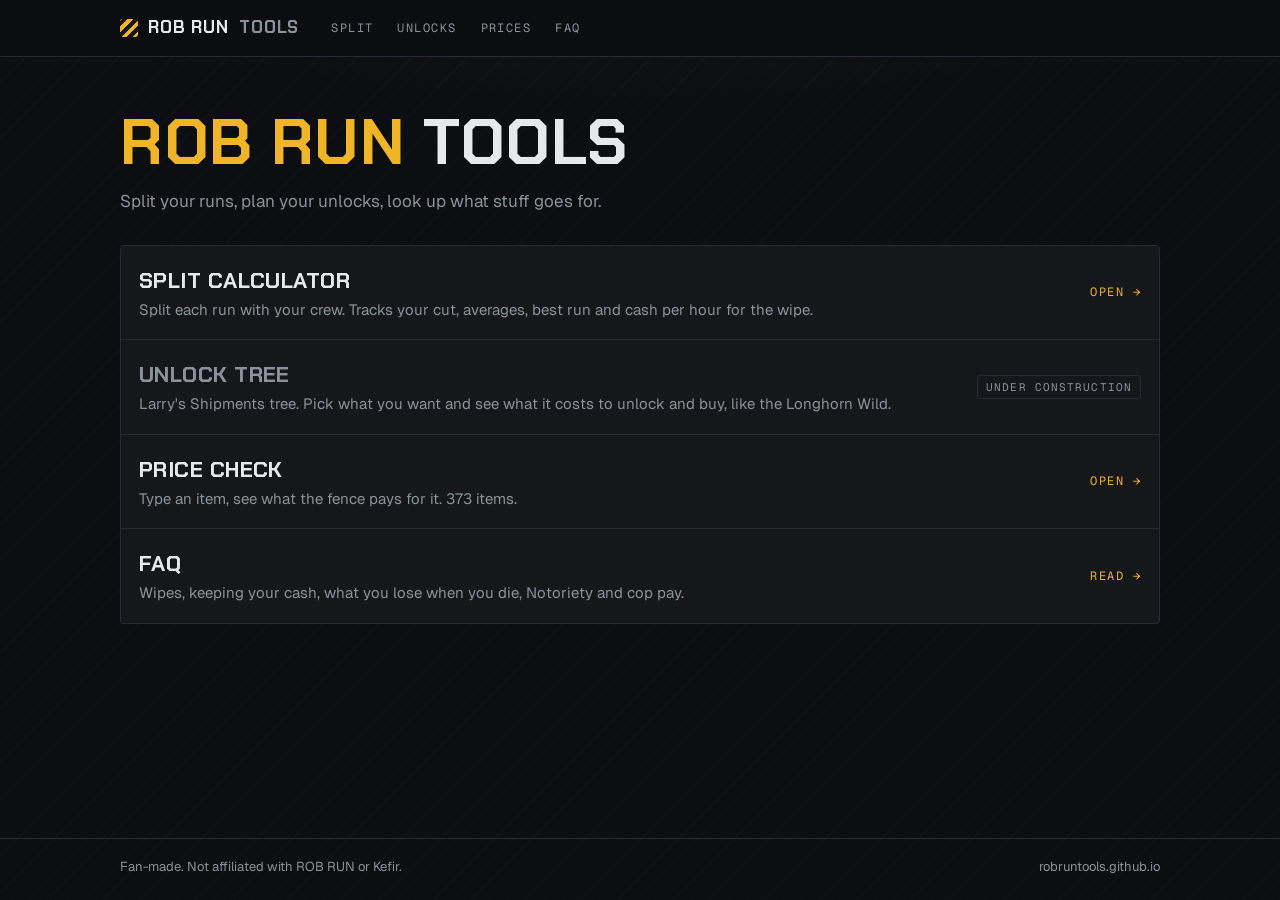
==== index.html @ f82ae341 "Price check live with ROB RUN Wiki open data (373 items) Co-Authored-By: Claude Opus 5.5 <noreply@an" ====
<!DOCTYPE html>
<html lang="en">
<head>
<meta charset="utf-8">
<meta name="viewport" content="width=device-width, initial-scale=1">
<title>ROB RUN Tools</title>
<meta name="description" content="Split calculator, unlock tree, price check and FAQ for ROB RUN.">
<meta property="og:title" content="ROB RUN Tools">
<meta property="og:description" content="Split calculator, unlock tree, price check and FAQ for ROB RUN.">
<meta name="theme-color" content="#0d0e11">
<link rel="icon" href="assets/favicon.svg" type="image/svg+xml">
<link rel="preconnect" href="https://fonts.googleapis.com">
<link rel="preconnect" href="https://fonts.gstatic.com" crossorigin>
<link href="https://fonts.googleapis.com/css2?family=Chakra+Petch:wght@600;700&family=Geist:wght@400;500;600&family=Geist+Mono:wght@400;500&display=swap" rel="stylesheet">
<link rel="stylesheet" href="assets/site.css">
<style>
.hero { display: grid; gap: 14px; padding: 18px 0 14px; }
.hero h1 { font-size: 64px; }
.hero h1 span { color: var(--accent); }
.hero .sub { font-size: 17px; }

.tool-list { display: grid; }
.tool {
  display: grid;
  grid-template-columns: minmax(0, 1fr) auto;
  align-items: center;
  gap: 6px 20px;
  padding: 18px;
  color: var(--text);
  text-decoration: none;
  border-top: 1px solid var(--line);
}
.tool:first-child { border-top: 0; }
a.tool:hover { background: #1a1d22; }
a.tool:hover .tool-name { color: var(--accent); }
.tool-name {
  font-family: var(--font-display);
  font-weight: 700;
  font-size: 22px;
  letter-spacing: 0.02em;
  text-transform: uppercase;
}
.tool-desc { margin: 2px 0 0; color: var(--muted); }
.tool-go {
  font-family: var(--font-mono);
  font-size: 12px;
  letter-spacing: 0.12em;
  text-transform: uppercase;
  color: var(--accent);
  white-space: nowrap;
}
.tool.is-soon .tool-name { color: var(--muted); }
@media (max-width: 520px) {
  .hero h1 { font-size: 46px; }
  .tool { grid-template-columns: minmax(0, 1fr); }
}
</style>
</head>
<body>
<nav class="nav" aria-label="Main">
  <div class="nav-in">
    <a class="brand" href="./"><span class="brand-mark" aria-hidden="true"></span>ROB RUN <span class="brand-dim">Tools</span></a>
    <div class="nav-links">
      <a href="split/">Split</a>
      <a href="upgrades/">Unlocks</a>
      <a href="items/">Prices</a>
      <a href="faq/">FAQ</a>
    </div>
  </div>
</nav>

<main class="page">
  <header class="hero">
    <h1><span>ROB RUN</span> Tools</h1>
    <p class="sub">Split your runs, plan your unlocks, look up what stuff goes for.</p>
  </header>

  <section class="panel tool-list" aria-label="Tools">
    <a class="tool" href="split/">
      <div>
        <div class="tool-name">Split calculator</div>
        <p class="tool-desc">Split each run with your crew. Tracks your cut, averages, best run and cash per hour for the wipe.</p>
      </div>
      <span class="tool-go">Open →</span>
    </a>
    <a class="tool is-soon" href="upgrades/">
      <div>
        <div class="tool-name">Unlock tree</div>
        <p class="tool-desc">Larry's Shipments tree. Pick what you want and see what it costs to unlock and buy, like the Longhorn Wild.</p>
      </div>
      <span class="tag">Under construction</span>
    </a>
    <a class="tool" href="items/">
      <div>
        <div class="tool-name">Price check</div>
        <p class="tool-desc">Type an item, see what the fence pays for it. 373 items.</p>
      </div>
      <span class="tool-go">Open →</span>
    </a>
    <a class="tool" href="faq/">
      <div>
        <div class="tool-name">FAQ</div>
        <p class="tool-desc">Wipes, keeping your cash, what you lose when you die, Notoriety and cop pay.</p>
      </div>
      <span class="tool-go">Read →</span>
    </a>
  </section>
</main>

<footer class="foot">
  <div class="foot-in">
    <span>Fan-made. Not affiliated with ROB RUN or Kefir.</span>
    <span>robruntools.github.io</span>
  </div>
</footer>
</body>
</html>
---- assets/site.css ----
:root {
  /* Layout: dark game-UI shell. Sticky top nav, a short page header, then flat panels with thin borders. */
  --bg: #0d0e11;
  --panel: #15171b;
  --field: #1c1f24;
  --line: #272b32;
  --text: #e7e8eb;
  --muted: #8c929c;
  --accent: #f0b429;
  --on-accent: #141006;
  --good: #4cc38a;
  --bad: #ef6161;
  --font-display: "Chakra Petch", "Arial Narrow", "Helvetica Neue", sans-serif;
  --font-body: "Geist", system-ui, -apple-system, "Segoe UI", Roboto, sans-serif;
  --font-mono: "Geist Mono", ui-monospace, "SF Mono", Menlo, Consolas, monospace;
  color-scheme: dark;
}

* { box-sizing: border-box; }
[hidden] { display: none !important; }
html { background: var(--bg); }
html, body { margin: 0; }
body {
  min-height: 100vh;
  display: flex;
  flex-direction: column;
  background-color: var(--bg);
  background-image:
    radial-gradient(1100px 380px at 50% -160px, rgba(240, 180, 41, 0.07), transparent 70%),
    repeating-linear-gradient(-45deg, rgba(255, 255, 255, 0.014) 0 1px, transparent 1px 13px);
  color: var(--text);
  font-family: var(--font-body);
  font-size: 15px;
  line-height: 1.5;
  -webkit-font-smoothing: antialiased;
}
a { color: var(--accent); }
:focus-visible { outline: 2px solid var(--accent); outline-offset: 2px; }

/* ---------- Nav ---------- */
.nav {
  position: sticky;
  top: 0;
  z-index: 20;
  background: rgba(13, 14, 17, 0.9);
  -webkit-backdrop-filter: blur(8px);
  backdrop-filter: blur(8px);
  border-bottom: 1px solid var(--line);
}
.nav-in {
  max-width: 1080px;
  margin: 0 auto;
  padding: 0 20px;
  height: 56px;
  display: flex;
  align-items: center;
  gap: 32px;
}
.brand {
  display: flex;
  align-items: center;
  gap: 10px;
  font-family: var(--font-display);
  font-weight: 700;
  font-size: 17px;
  letter-spacing: 0.05em;
  text-transform: uppercase;
  color: var(--text);
  text-decoration: none;
  white-space: nowrap;
}
.brand-mark {
  width: 18px;
  height: 18px;
  flex: none;
  border-radius: 3px;
  background: repeating-linear-gradient(-45deg, var(--accent) 0 4px, #16181c 4px 8px);
}
.brand-dim { color: var(--muted); }
.nav-links {
  display: flex;
  gap: 24px;
  overflow-x: auto;
  scrollbar-width: none;
}
.nav-links::-webkit-scrollbar { display: none; }
.nav-links a {
  display: flex;
  align-items: center;
  gap: 7px;
  padding: 18px 0 16px;
  border-bottom: 2px solid transparent;
  font-family: var(--font-mono);
  font-size: 12px;
  letter-spacing: 0.12em;
  text-transform: uppercase;
  color: var(--muted);
  text-decoration: none;
  white-space: nowrap;
}
.nav-links a:hover { color: var(--text); }
.nav-links a[aria-current="page"] { color: var(--text); border-bottom-color: var(--accent); }
.soon {
  font-size: 9px;
  letter-spacing: 0.1em;
  padding: 1px 5px;
  border: 1px solid var(--line);
  border-radius: 2px;
  color: var(--muted);
}

/* ---------- Page ---------- */
.page {
  width: 100%;
  max-width: 1080px;
  margin: 0 auto;
  padding: 36px 20px 56px;
  display: grid;
  gap: 16px;
  align-content: start;
  flex: 1;
}
.page-head { display: grid; gap: 8px; margin-bottom: 10px; }
h1, h2, h3 { margin: 0; text-wrap: balance; }
h1 {
  font-family: var(--font-display);
  font-weight: 700;
  font-size: 44px;
  line-height: 1;
  letter-spacing: 0.01em;
  text-transform: uppercase;
}
.sub { margin: 0; color: var(--muted); max-width: 62ch; }

.panel {
  background: var(--panel);
  border: 1px solid var(--line);
  border-radius: 4px;
}
.pad { padding: 18px; }
.panel-head {
  display: flex;
  flex-wrap: wrap;
  align-items: center;
  justify-content: space-between;
  gap: 8px 12px;
  padding: 14px 18px;
  border-bottom: 1px solid var(--line);
}
.label, label, .panel-title {
  font-family: var(--font-mono);
  font-size: 11px;
  font-weight: 400;
  letter-spacing: 0.14em;
  text-transform: uppercase;
  color: var(--muted);
}
.panel-title { margin: 0; }

.tag {
  display: inline-flex;
  align-items: center;
  font-family: var(--font-mono);
  font-size: 11px;
  letter-spacing: 0.1em;
  text-transform: uppercase;
  padding: 3px 8px;
  border: 1px solid var(--line);
  border-radius: 3px;
  color: var(--muted);
  white-space: nowrap;
}
.tag.accent { border-color: rgba(240, 180, 41, 0.45); color: var(--accent); }
.tag.good { border-color: rgba(76, 195, 138, 0.45); color: var(--good); }

/* ---------- Controls ---------- */
.field { display: grid; gap: 6px; }
input[type="text"], input[type="search"], select {
  width: 100%;
  height: 44px;
  padding: 0 12px;
  border: 1px solid var(--line);
  border-radius: 4px;
  background: var(--field);
  color: var(--text);
  font-family: var(--font-mono);
  font-size: 16px;
  font-variant-numeric: tabular-nums;
}
input::placeholder { color: var(--muted); opacity: 0.6; }
input:focus { outline: none; border-color: var(--accent); }
input:focus-visible { outline: none; }
input[aria-invalid="true"] { border-color: var(--bad); }
input:disabled, select:disabled { opacity: 0.5; cursor: not-allowed; }

.btn {
  height: 44px;
  padding: 0 18px;
  border: 1px solid var(--line);
  border-radius: 4px;
  background: transparent;
  color: var(--text);
  font-family: var(--font-display);
  font-weight: 600;
  font-size: 14px;
  letter-spacing: 0.06em;
  text-transform: uppercase;
  cursor: pointer;
  white-space: nowrap;
}
.btn:hover { border-color: var(--muted); }
.btn.primary { background: var(--accent); border-color: var(--accent); color: var(--on-accent); }
.btn.primary:hover { filter: brightness(1.06); }
.btn.small { height: 34px; padding: 0 12px; font-size: 12px; }
.btn.danger { border-color: var(--bad); color: var(--bad); }
.btn:disabled { opacity: 0.45; cursor: not-allowed; }
.linkish {
  background: none;
  border: 0;
  padding: 0;
  color: var(--accent);
  font: inherit;
  cursor: pointer;
  text-decoration: underline;
  text-underline-offset: 2px;
}

.num { font-family: var(--font-mono); font-variant-numeric: tabular-nums; }

/* ---------- Under construction ---------- */
.wip {
  position: relative;
  overflow: hidden;
  padding: 26px 18px 18px;
}
.wip::before {
  content: "";
  position: absolute;
  inset: 0 0 auto 0;
  height: 6px;
  background: repeating-linear-gradient(-45deg, var(--accent) 0 10px, #16181c 10px 20px);
}
.wip-note {
  display: flex;
  flex-wrap: wrap;
  align-items: center;
  gap: 10px 14px;
  margin: 0;
  color: var(--muted);
}

/* ---------- Footer ---------- */
.foot {
  border-top: 1px solid var(--line);
}
.foot-in {
  max-width: 1080px;
  margin: 0 auto;
  padding: 18px 20px 24px;
  display: flex;
  flex-wrap: wrap;
  justify-content: space-between;
  gap: 6px 20px;
  font-size: 13px;
  color: var(--muted);
}

@media (max-width: 520px) {
  .nav-in { gap: 18px; padding: 0 16px; }
  .brand-dim { display: none; }
  .soon { display: none; }
  .nav-links { gap: 14px; }
  .nav-links a { letter-spacing: 0.08em; }
  .page { padding: 26px 16px 44px; }
  h1 { font-size: 34px; }
}
@media (prefers-reduced-motion: reduce) {
  * { transition: none !important; }
}
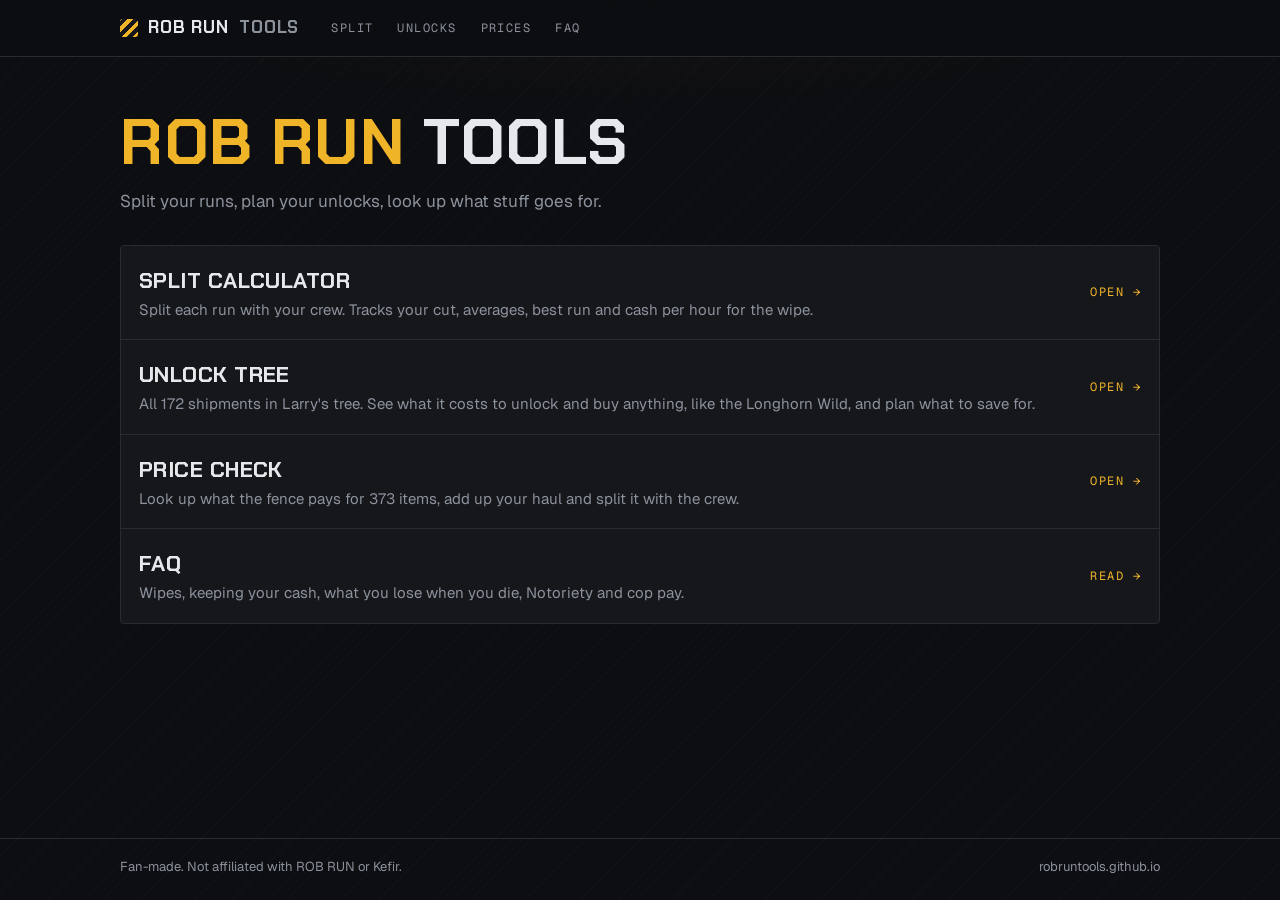
==== commit 23f1eb32: "Unlock tree with all 172 shipments, interactive price check with haul builder Co-Authored-By: Claude" ====
--- a/index.html
+++ b/index.html
@@ -83,17 +83,17 @@
       </div>
       <span class="tool-go">Open →</span>
     </a>
-    <a class="tool is-soon" href="upgrades/">
+    <a class="tool" href="upgrades/">
       <div>
         <div class="tool-name">Unlock tree</div>
-        <p class="tool-desc">Larry's Shipments tree. Pick what you want and see what it costs to unlock and buy, like the Longhorn Wild.</p>
+        <p class="tool-desc">All 172 shipments in Larry's tree. See what it costs to unlock and buy anything, like the Longhorn Wild, and plan what to save for.</p>
       </div>
-      <span class="tag">Under construction</span>
+      <span class="tool-go">Open →</span>
     </a>
     <a class="tool" href="items/">
       <div>
         <div class="tool-name">Price check</div>
-        <p class="tool-desc">Type an item, see what the fence pays for it. 373 items.</p>
+        <p class="tool-desc">Look up what the fence pays for 373 items, add up your haul and split it with the crew.</p>
       </div>
       <span class="tool-go">Open →</span>
     </a>
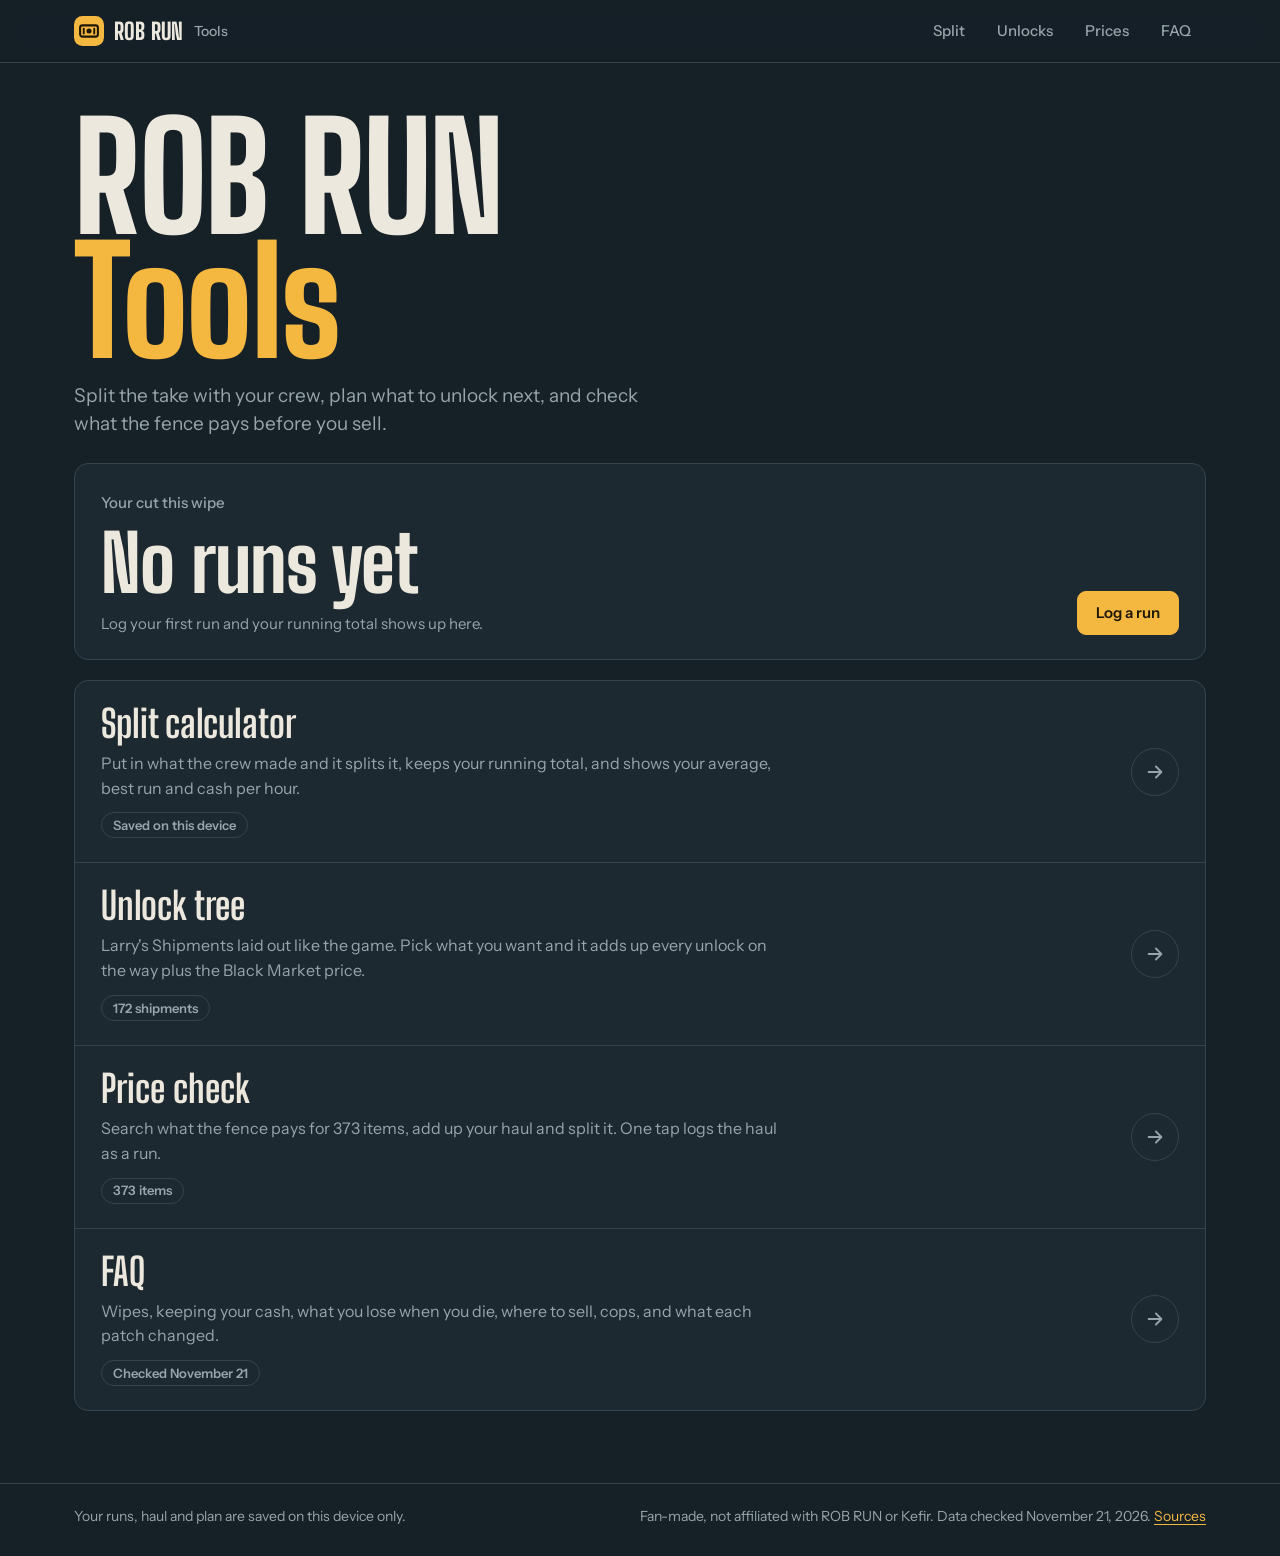
==== commit ce745f19: "Redesign every page, recheck data, add Nov 17 and Nov 20 patches New look across the site: Big Shoul" ====
--- a/index.html
+++ b/index.html
@@ -2,116 +2,201 @@
 <html lang="en">
 <head>
 <meta charset="utf-8">
-<meta name="viewport" content="width=device-width, initial-scale=1">
+<meta name="viewport" content="width=device-width, initial-scale=1, viewport-fit=cover">
 <title>ROB RUN Tools</title>
 <meta name="description" content="Split calculator, unlock tree, price check and FAQ for ROB RUN.">
 <meta property="og:title" content="ROB RUN Tools">
-<meta property="og:description" content="Split calculator, unlock tree, price check and FAQ for ROB RUN.">
-<meta name="theme-color" content="#0d0e11">
+<meta property="og:description" content="Split the take with your crew, plan your unlocks and check what the fence pays.">
+<meta name="theme-color" content="#162027">
 <link rel="icon" href="assets/favicon.svg" type="image/svg+xml">
-<link rel="preconnect" href="https://fonts.googleapis.com">
-<link rel="preconnect" href="https://fonts.gstatic.com" crossorigin>
-<link href="https://fonts.googleapis.com/css2?family=Chakra+Petch:wght@600;700&family=Geist:wght@400;500;600&family=Geist+Mono:wght@400;500&display=swap" rel="stylesheet">
+<link rel="preload" href="assets/fonts/big-shoulders-display-latin-800-normal.woff2" as="font" type="font/woff2" crossorigin>
+<link rel="preload" href="assets/fonts/instrument-sans-latin-400-normal.woff2" as="font" type="font/woff2" crossorigin>
 <link rel="stylesheet" href="assets/site.css">
+<script src="assets/site.js" defer></script>
 <style>
-.hero { display: grid; gap: 14px; padding: 18px 0 14px; }
-.hero h1 { font-size: 64px; }
-.hero h1 span { color: var(--accent); }
-.hero .sub { font-size: 17px; }
-
-.tool-list { display: grid; }
+.hero { display: grid; gap: 18px; padding: 8px 0 4px; }
+.hero h1 { font-size: clamp(64px, 12vw, 148px); line-height: 0.84; letter-spacing: -0.01em; }
+.hero h1 span { display: block; color: var(--sodium); }
+.hero .sub { font-size: 19px; max-width: 46ch; }
+
+/* Your cut, pulled from the split calculator on this device */
+.wallet { display: grid; grid-template-columns: minmax(0, 1fr) auto; gap: 18px 28px; align-items: end; padding: 26px 26px 24px; }
+.wallet .label { font-size: 15px; }
+.cash {
+  font-family: var(--font-display); font-weight: 800; line-height: 0.86; letter-spacing: -0.01em;
+  font-size: clamp(62px, 10vw, 118px); font-variant-numeric: tabular-nums; margin-top: 16px;
+}
+.cash .cur { color: var(--smoke); font-weight: 700; margin-right: 0.04em; }
+.wallet-facts { display: flex; flex-wrap: wrap; gap: 6px 22px; margin-top: 14px; color: var(--smoke); font-size: 15px; }
+.wallet-facts b { color: var(--receipt); font-weight: 600; font-variant-numeric: tabular-nums; }
+.wallet .meter { grid-column: 1 / -1; height: 8px; border-radius: 99px; background: var(--pier-3); overflow: hidden; }
+.wallet .meter i { display: block; height: 100%; width: 0; border-radius: 99px; background: var(--sodium); transition: width 1s var(--ease); }
+.wallet .meter i.done { background: var(--cash); }
+.wallet .acts { display: flex; flex-wrap: wrap; gap: 10px; }
+.wallet.empty .cash { font-size: clamp(44px, 7vw, 78px); }
+
+/* Tool rows */
+.tools { display: grid; overflow: hidden; }
 .tool {
-  display: grid;
-  grid-template-columns: minmax(0, 1fr) auto;
-  align-items: center;
-  gap: 6px 20px;
-  padding: 18px;
-  color: var(--text);
-  text-decoration: none;
-  border-top: 1px solid var(--line);
+  display: grid; grid-template-columns: minmax(0, 1fr) auto; align-items: center; gap: 8px 24px;
+  padding: 24px 26px; color: var(--receipt); text-decoration: none; border-top: 1px solid var(--rope);
+  transition: background-color 180ms ease;
 }
 .tool:first-child { border-top: 0; }
-a.tool:hover { background: #1a1d22; }
-a.tool:hover .tool-name { color: var(--accent); }
-.tool-name {
-  font-family: var(--font-display);
-  font-weight: 700;
-  font-size: 22px;
-  letter-spacing: 0.02em;
-  text-transform: uppercase;
-}
-.tool-desc { margin: 2px 0 0; color: var(--muted); }
-.tool-go {
-  font-family: var(--font-mono);
-  font-size: 12px;
-  letter-spacing: 0.12em;
-  text-transform: uppercase;
-  color: var(--accent);
-  white-space: nowrap;
-}
-.tool.is-soon .tool-name { color: var(--muted); }
-@media (max-width: 520px) {
-  .hero h1 { font-size: 46px; }
-  .tool { grid-template-columns: minmax(0, 1fr); }
+.tool:hover { background: var(--pier-2); }
+.tool-name { font-family: var(--font-display); font-weight: 700; font-size: 38px; line-height: 1; }
+.tool-desc { margin: 8px 0 0; color: var(--smoke); max-width: 62ch; }
+.tool-live { display: inline-flex; margin-top: 12px; }
+.tool .go {
+  width: 48px; height: 48px; display: grid; place-items: center; border-radius: 50%;
+  border: 1px solid var(--rope); color: var(--smoke);
+  transition: transform 260ms var(--ease), background-color 180ms ease, color 180ms ease, border-color 180ms ease;
+}
+.tool .go svg { width: 22px; height: 22px; }
+.tool:hover .go { transform: translateX(4px); background: var(--sodium); border-color: var(--sodium); color: var(--on-sodium); }
+.tool:hover .tool-name { color: var(--sodium); }
+.tool-name { transition: color 180ms ease; }
+
+@media (max-width: 640px) {
+  .wallet { grid-template-columns: minmax(0, 1fr); padding: 20px; }
+  .tool { padding: 20px; gap: 8px 14px; }
+  .tool-name { font-size: 32px; }
+  .tool .go { width: 40px; height: 40px; }
 }
 </style>
 </head>
 <body>
-<nav class="nav" aria-label="Main">
+<header class="nav">
   <div class="nav-in">
-    <a class="brand" href="./"><span class="brand-mark" aria-hidden="true"></span>ROB RUN <span class="brand-dim">Tools</span></a>
-    <div class="nav-links">
-      <a href="split/">Split</a>
-      <a href="upgrades/">Unlocks</a>
-      <a href="items/">Prices</a>
-      <a href="faq/">FAQ</a>
-    </div>
+    <a class="brand" href="./" aria-label="ROB RUN Tools home"><svg class="brand-mark" viewBox="0 0 32 32" aria-hidden="true"><rect width="32" height="32" rx="9" fill="#f4b740"/><rect x="6.5" y="10" width="19" height="12" rx="2.5" fill="none" stroke="#1f1705" stroke-width="2.2"/><circle cx="16" cy="16" r="2.7" fill="#1f1705"/><path d="M10.4 13.4v5.2M21.6 13.4v5.2" stroke="#1f1705" stroke-width="2" stroke-linecap="round"/></svg><b>ROB RUN</b><small>Tools</small></a>
+    <nav class="nav-links" aria-label="Main">
+      <a href="./" class="home" aria-current="page"><svg viewBox="0 0 24 24" fill="none" stroke="currentColor" stroke-width="1.8" stroke-linecap="round" stroke-linejoin="round" aria-hidden="true"><path d="M3.5 11 12 4l8.5 7"/><path d="M5.5 9.8V20h4.8v-5.6h3.4V20h4.8V9.8"/></svg><span>Home</span></a>
+      <a href="split/"><svg viewBox="0 0 24 24" fill="none" stroke="currentColor" stroke-width="1.8" stroke-linecap="round" stroke-linejoin="round" aria-hidden="true"><circle cx="12" cy="12" r="8.5"/><path d="M12 12V3.5M12 12l7.36 4.25M12 12l-7.36 4.25"/></svg><span>Split</span></a>
+      <a href="upgrades/"><svg viewBox="0 0 24 24" fill="none" stroke="currentColor" stroke-width="1.8" stroke-linecap="round" stroke-linejoin="round" aria-hidden="true"><circle cx="12" cy="5" r="2.2"/><circle cx="5.5" cy="19" r="2.2"/><circle cx="18.5" cy="19" r="2.2"/><path d="M12 7.2V12M12 12H5.5v4.8M12 12h6.5v4.8"/></svg><span>Unlocks</span></a>
+      <a href="items/"><svg viewBox="0 0 24 24" fill="none" stroke="currentColor" stroke-width="1.8" stroke-linecap="round" stroke-linejoin="round" aria-hidden="true"><path d="M3.5 12.6V4.5h8.1l8.9 8.9-8 8z"/><circle cx="8.2" cy="9.2" r="1.6"/></svg><span>Prices</span></a>
+      <a href="faq/"><svg viewBox="0 0 24 24" fill="none" stroke="currentColor" stroke-width="1.8" stroke-linecap="round" stroke-linejoin="round" aria-hidden="true"><circle cx="12" cy="12" r="8.5"/><path d="M9.5 9.6a2.6 2.6 0 1 1 3.6 2.4c-.7.3-1.1.9-1.1 1.6v.6"/><path d="M12 17.1v.2"/></svg><span>FAQ</span></a>
+    </nav>
   </div>
-</nav>
+</header>
 
 <main class="page">
   <header class="hero">
-    <h1><span>ROB RUN</span> Tools</h1>
-    <p class="sub">Split your runs, plan your unlocks, look up what stuff goes for.</p>
+    <h1>ROB RUN <span>Tools</span></h1>
+    <p class="sub">Split the take with your crew, plan what to unlock next, and check what the fence pays before you sell.</p>
   </header>
 
-  <section class="panel tool-list" aria-label="Tools">
+  <section class="panel wallet empty" id="wallet" aria-labelledby="walletLabel">
+    <div>
+      <span class="label" id="walletLabel">Your cut this wipe</span>
+      <div class="cash" id="cash">No runs yet</div>
+      <div class="wallet-facts" id="walletFacts">Log your first run and your running total shows up here.</div>
+    </div>
+    <div class="acts">
+      <a class="btn primary" href="split/#add" id="walletGo">Log a run</a>
+    </div>
+    <div class="meter" id="meter" hidden><i id="meterFill"></i></div>
+  </section>
+
+  <section class="panel tools" aria-label="Tools">
     <a class="tool" href="split/">
       <div>
         <div class="tool-name">Split calculator</div>
-        <p class="tool-desc">Split each run with your crew. Tracks your cut, averages, best run and cash per hour for the wipe.</p>
-      </div>
-      <span class="tool-go">Open →</span>
+        <p class="tool-desc">Put in what the crew made and it splits it, keeps your running total, and shows your average, best run and cash per hour.</p>
+        <span class="tag tool-live" id="liveSplit">Saved on this device</span>
+      </div>
+      <span class="go" aria-hidden="true"><svg viewBox="0 0 24 24" fill="none" stroke="currentColor" stroke-width="2" stroke-linecap="round" stroke-linejoin="round"><path d="M5 12h14M13 6l6 6-6 6"/></svg></span>
     </a>
     <a class="tool" href="upgrades/">
       <div>
         <div class="tool-name">Unlock tree</div>
-        <p class="tool-desc">All 172 shipments in Larry's tree. See what it costs to unlock and buy anything, like the Longhorn Wild, and plan what to save for.</p>
-      </div>
-      <span class="tool-go">Open →</span>
+        <p class="tool-desc">Larry's Shipments laid out like the game. Pick what you want and it adds up every unlock on the way plus the Black Market price.</p>
+        <span class="tag tool-live" id="liveTree">172 shipments</span>
+      </div>
+      <span class="go" aria-hidden="true"><svg viewBox="0 0 24 24" fill="none" stroke="currentColor" stroke-width="2" stroke-linecap="round" stroke-linejoin="round"><path d="M5 12h14M13 6l6 6-6 6"/></svg></span>
     </a>
     <a class="tool" href="items/">
       <div>
         <div class="tool-name">Price check</div>
-        <p class="tool-desc">Look up what the fence pays for 373 items, add up your haul and split it with the crew.</p>
-      </div>
-      <span class="tool-go">Open →</span>
+        <p class="tool-desc">Search what the fence pays for 373 items, add up your haul and split it. One tap logs the haul as a run.</p>
+        <span class="tag tool-live" id="liveHaul">373 items</span>
+      </div>
+      <span class="go" aria-hidden="true"><svg viewBox="0 0 24 24" fill="none" stroke="currentColor" stroke-width="2" stroke-linecap="round" stroke-linejoin="round"><path d="M5 12h14M13 6l6 6-6 6"/></svg></span>
     </a>
     <a class="tool" href="faq/">
       <div>
         <div class="tool-name">FAQ</div>
-        <p class="tool-desc">Wipes, keeping your cash, what you lose when you die, Notoriety and cop pay.</p>
-      </div>
-      <span class="tool-go">Read →</span>
+        <p class="tool-desc">Wipes, keeping your cash, what you lose when you die, where to sell, cops, and what each patch changed.</p>
+        <span class="tag tool-live">Checked November 21</span>
+      </div>
+      <span class="go" aria-hidden="true"><svg viewBox="0 0 24 24" fill="none" stroke="currentColor" stroke-width="2" stroke-linecap="round" stroke-linejoin="round"><path d="M5 12h14M13 6l6 6-6 6"/></svg></span>
     </a>
   </section>
 </main>
 
 <footer class="foot">
   <div class="foot-in">
-    <span>Fan-made. Not affiliated with ROB RUN or Kefir.</span>
-    <span>robruntools.github.io</span>
+    <p>Your runs, haul and plan are saved on this device only.</p>
+    <p>Fan-made, not affiliated with ROB RUN or Kefir. Data checked November 21, 2026. <a href="faq/#sources">Sources</a></p>
   </div>
 </footer>
+
+<script>
+(function () {
+  "use strict";
+  var fmt = new Intl.NumberFormat("en-US", { maximumFractionDigits: 0 });
+  function money(n) { return "$" + fmt.format(Math.round(n)); }
+  function read(k) { try { return JSON.parse(localStorage.getItem(k) || "null"); } catch (e) { return null; } }
+  function $(id) { return document.getElementById(id); }
+
+  // Your cut, same math as the split calculator
+  var s = read("robrun-split-v1");
+  if (s && Array.isArray(s.runs) && s.runs.length && !s.example) {
+    var fee = Number(s.fee) || 0, total = 0;
+    s.runs.forEach(function (r) { total += Math.max(0, (Number(r.take) || 0) - (Number(r.costs) || 0)) / (Number(r.crew) || 1) * (1 - fee / 100); });
+    var n = s.runs.length, goal = Number(s.goal) || 0, left = Math.max(0, goal - total);
+    var w = $("wallet"); w.classList.remove("empty");
+    var cash = $("cash");
+    cash.innerHTML = '<span class="cur">$</span><span id="cashNum">0</span>';
+    var go = function () { if (window.RR) RR.countUp($("cashNum"), total, { format: function (v) { return fmt.format(Math.round(v)); } }); else $("cashNum").textContent = fmt.format(total); };
+    if (document.readyState === "complete") go(); else window.addEventListener("load", go);
+    $("walletFacts").innerHTML = "<span><b>" + n + "</b> " + (n === 1 ? "run" : "runs") + "</span><span><b>" + money(total / n) + "</b> average</span>" +
+      (goal ? "<span>" + (left ? "<b>" + money(left) + "</b> to your " + money(goal) + " goal" : "<b>Goal hit</b> (" + money(goal) + ")") + "</span>" : "");
+    $("walletGo").textContent = "Add a run";
+    if (goal) {
+      $("meter").hidden = false;
+      var pct = Math.min(100, total / goal * 100);
+      requestAnimationFrame(function () { setTimeout(function () { $("meterFill").style.width = pct + "%"; $("meterFill").classList.toggle("done", pct >= 100); }, 200); });
+    }
+    $("liveSplit").textContent = n + (n === 1 ? " run" : " runs") + " this wipe";
+    $("liveSplit").className = "tag tool-live accent";
+  }
+
+  // Haul in progress
+  var h = read("robrun-haul-v1");
+  if (h && h.items) {
+    var count = 0; Object.keys(h.items).forEach(function (k) { count += Number(h.items[k]) || 0; });
+    if (count) { $("liveHaul").textContent = "Haul in progress: " + count + (count === 1 ? " item" : " items"); $("liveHaul").className = "tag tool-live accent"; }
+  }
+
+  // What you're saving for in the unlock tree
+  var u = read("robrun-unlocks-v2");
+  if (u && Array.isArray(u.plan) && u.plan.length) {
+    fetch("data/shipments.json").then(function (r) { return r.json(); }).then(function (d) {
+      var by = {}; d.items.forEach(function (it) { by[it.id] = it; });
+      var owned = {}; (u.owned || []).forEach(function (id) { owned[id] = 1; });
+      var need = {}, unlock = 0, buy = 0, names = [];
+      u.plan.forEach(function (id) {
+        var it = by[id]; if (!it) return;
+        names.push(it.name); buy += it.buy || 0;
+        var cur = it, seen = {};
+        while (cur && !seen[cur.id]) { seen[cur.id] = 1; if (!owned[cur.id] && !need[cur.id]) { need[cur.id] = 1; unlock += cur.unlock || 0; } cur = cur.after ? by[cur.after] : null; }
+      });
+      if (!names.length) return;
+      $("liveTree").textContent = "Saving for " + (names.length === 1 ? names[0] : names.length + " things") + ": " + money(unlock + buy);
+      $("liveTree").className = "tag tool-live accent";
+    }).catch(function () { /* keep default */ });
+  }
+})();
+</script>
 </body>
 </html>
--- a/assets/site.css
+++ b/assets/site.css
@@ -1,279 +1,508 @@
+/* ROB RUN Tools
+   Looty Bay at night: deep bay-blue surfaces, sodium streetlight amber for anything you act on,
+   clean-cash green for good news, siren red for bad. Big Shoulders (condensed signage) carries
+   headings and money; Instrument Sans does everything else. Fonts are self-hosted (OFL). */
+
+@font-face { font-family: "Big Shoulders Display"; src: url("fonts/big-shoulders-display-latin-600-normal.woff2") format("woff2"); font-weight: 600; font-display: swap; }
+@font-face { font-family: "Big Shoulders Display"; src: url("fonts/big-shoulders-display-latin-700-normal.woff2") format("woff2"); font-weight: 700; font-display: swap; }
+@font-face { font-family: "Big Shoulders Display"; src: url("fonts/big-shoulders-display-latin-800-normal.woff2") format("woff2"); font-weight: 800; font-display: swap; }
+@font-face { font-family: "Instrument Sans"; src: url("fonts/instrument-sans-latin-400-normal.woff2") format("woff2"); font-weight: 400; font-display: swap; }
+@font-face { font-family: "Instrument Sans"; src: url("fonts/instrument-sans-latin-500-normal.woff2") format("woff2"); font-weight: 500; font-display: swap; }
+@font-face { font-family: "Instrument Sans"; src: url("fonts/instrument-sans-latin-600-normal.woff2") format("woff2"); font-weight: 600; font-display: swap; }
+@font-face { font-family: "Instrument Sans"; src: url("fonts/instrument-sans-latin-700-normal.woff2") format("woff2"); font-weight: 700; font-display: swap; }
+@font-face { font-family: "Permanent Marker"; src: url("fonts/permanent-marker-latin-400-normal.woff2") format("woff2"); font-weight: 400; font-display: swap; }
+
 :root {
-  /* Layout: dark game-UI shell. Sticky top nav, a short page header, then flat panels with thin borders. */
-  --bg: #0d0e11;
-  --panel: #15171b;
-  --field: #1c1f24;
-  --line: #272b32;
-  --text: #e7e8eb;
-  --muted: #8c929c;
-  --accent: #f0b429;
-  --on-accent: #141006;
-  --good: #4cc38a;
-  --bad: #ef6161;
-  --font-display: "Chakra Petch", "Arial Narrow", "Helvetica Neue", sans-serif;
-  --font-body: "Geist", system-ui, -apple-system, "Segoe UI", Roboto, sans-serif;
-  --font-mono: "Geist Mono", ui-monospace, "SF Mono", Menlo, Consolas, monospace;
+  --bay: #162027;
+  --pier: #1d2930;
+  --pier-2: #243139;
+  --pier-3: #2b3a43;
+  --rope: #33444e;
+  --receipt: #ede8dd;
+  --smoke: #97a5ab;
+  --sodium: #f4b740;
+  --sodium-soft: rgba(244, 183, 64, 0.14);
+  --on-sodium: #1f1705;
+  --cash: #7ccb9d;
+  --cash-soft: rgba(124, 203, 157, 0.14);
+  --siren: #ef6b5e;
+  --siren-soft: rgba(239, 107, 94, 0.14);
+
+  /* Older names used inside page styles */
+  --bg: var(--bay);
+  --panel: var(--pier);
+  --field: var(--pier-2);
+  --line: var(--rope);
+  --text: var(--receipt);
+  --muted: var(--smoke);
+  --accent: var(--sodium);
+  --on-accent: var(--on-sodium);
+  --good: var(--cash);
+  --bad: var(--siren);
+
+  --font-display: "Big Shoulders Display", "Arial Narrow", "Roboto Condensed", sans-serif;
+  --font-body: "Instrument Sans", system-ui, -apple-system, "Segoe UI", Roboto, sans-serif;
+  --font-mono: var(--font-body);
+
+  --r-lg: 14px;
+  --r-md: 9px;
+  --r-sm: 6px;
+  --nav-h: 62px;
+  --tab-h: 0px;
+  --wrap: 1180px;
+  --gutter: 24px;
+  --ease: cubic-bezier(0.2, 0.7, 0.2, 1);
   color-scheme: dark;
 }
 
-* { box-sizing: border-box; }
+*, *::before, *::after { box-sizing: border-box; }
 [hidden] { display: none !important; }
-html { background: var(--bg); }
+html { background: var(--bay); -webkit-text-size-adjust: 100%; }
 html, body { margin: 0; }
 body {
   min-height: 100vh;
   display: flex;
   flex-direction: column;
-  background-color: var(--bg);
-  background-image:
-    radial-gradient(1100px 380px at 50% -160px, rgba(240, 180, 41, 0.07), transparent 70%),
-    repeating-linear-gradient(-45deg, rgba(255, 255, 255, 0.014) 0 1px, transparent 1px 13px);
-  color: var(--text);
+  background: var(--bay);
+  color: var(--receipt);
   font-family: var(--font-body);
-  font-size: 15px;
-  line-height: 1.5;
+  font-size: 16px;
+  line-height: 1.55;
   -webkit-font-smoothing: antialiased;
-}
-a { color: var(--accent); }
-:focus-visible { outline: 2px solid var(--accent); outline-offset: 2px; }
-
-/* ---------- Nav ---------- */
+  padding-bottom: calc(var(--tab-h) + env(safe-area-inset-bottom, 0px));
+}
+a { color: var(--sodium); text-underline-offset: 3px; text-decoration-thickness: 1px; }
+a:hover { text-decoration-thickness: 2px; }
+:focus-visible { outline: 2px solid var(--sodium); outline-offset: 3px; border-radius: 4px; }
+::selection { background: var(--sodium); color: var(--on-sodium); }
+img, svg { display: block; }
+.sr-only { position: absolute; left: 0; top: 0; width: 1px; height: 1px; margin: -1px; padding: 0; border: 0; overflow: hidden; clip: rect(0 0 0 0); clip-path: inset(50%); white-space: nowrap; }
+.num { font-variant-numeric: tabular-nums; }
+
+/* ---------- Top bar + mobile tab bar ---------- */
 .nav {
   position: sticky;
   top: 0;
-  z-index: 20;
-  background: rgba(13, 14, 17, 0.9);
-  -webkit-backdrop-filter: blur(8px);
-  backdrop-filter: blur(8px);
-  border-bottom: 1px solid var(--line);
+  z-index: 40;
+  background: rgba(22, 32, 39, 0.86);
+  -webkit-backdrop-filter: saturate(1.3) blur(12px);
+  backdrop-filter: saturate(1.3) blur(12px);
+  border-bottom: 1px solid var(--rope);
 }
 .nav-in {
-  max-width: 1080px;
+  max-width: var(--wrap);
   margin: 0 auto;
-  padding: 0 20px;
-  height: 56px;
-  display: flex;
-  align-items: center;
-  gap: 32px;
+  padding: 0 var(--gutter);
+  height: var(--nav-h);
+  display: flex;
+  align-items: center;
+  gap: 24px;
 }
 .brand {
   display: flex;
   align-items: center;
   gap: 10px;
-  font-family: var(--font-display);
-  font-weight: 700;
-  font-size: 17px;
-  letter-spacing: 0.05em;
-  text-transform: uppercase;
-  color: var(--text);
+  color: var(--receipt);
   text-decoration: none;
   white-space: nowrap;
 }
-.brand-mark {
-  width: 18px;
-  height: 18px;
-  flex: none;
-  border-radius: 3px;
-  background: repeating-linear-gradient(-45deg, var(--accent) 0 4px, #16181c 4px 8px);
-}
-.brand-dim { color: var(--muted); }
-.nav-links {
-  display: flex;
-  gap: 24px;
-  overflow-x: auto;
-  scrollbar-width: none;
-}
-.nav-links::-webkit-scrollbar { display: none; }
+.brand-mark { width: 30px; height: 30px; flex: none; transition: transform 300ms var(--ease); }
+.brand:hover .brand-mark { transform: rotate(-8deg) scale(1.05); }
+.brand b { font-family: var(--font-display); font-weight: 800; font-size: 23px; line-height: 1; letter-spacing: 0.01em; }
+.brand small { font-size: 14px; font-weight: 500; color: var(--smoke); padding-top: 2px; }
+.nav-links { position: relative; display: flex; align-items: center; gap: 2px; margin-left: auto; }
 .nav-links a {
-  display: flex;
-  align-items: center;
-  gap: 7px;
-  padding: 18px 0 16px;
-  border-bottom: 2px solid transparent;
-  font-family: var(--font-mono);
-  font-size: 12px;
-  letter-spacing: 0.12em;
-  text-transform: uppercase;
-  color: var(--muted);
+  position: relative;
+  z-index: 1;
+  display: flex;
+  align-items: center;
+  gap: 8px;
+  height: 38px;
+  padding: 0 15px;
+  border-radius: 999px;
+  color: var(--smoke);
+  font-size: 15px;
+  font-weight: 500;
   text-decoration: none;
   white-space: nowrap;
-}
-.nav-links a:hover { color: var(--text); }
-.nav-links a[aria-current="page"] { color: var(--text); border-bottom-color: var(--accent); }
-.soon {
-  font-size: 9px;
-  letter-spacing: 0.1em;
-  padding: 1px 5px;
-  border: 1px solid var(--line);
-  border-radius: 2px;
-  color: var(--muted);
+  transition: color 160ms ease;
+}
+.nav-links a svg { display: none; width: 22px; height: 22px; }
+.nav-links a:hover, .nav-links a[aria-current="page"] { color: var(--receipt); }
+.nav-links a[aria-current="page"]::after {
+  content: "";
+  position: absolute;
+  left: 50%;
+  bottom: 3px;
+  width: 4px;
+  height: 4px;
+  margin-left: -2px;
+  border-radius: 50%;
+  background: var(--sodium);
+}
+.nav-links a.home { display: none; }
+.nav-pill {
+  position: absolute;
+  top: 50%;
+  left: 0;
+  height: 38px;
+  width: 0;
+  margin-top: -19px;
+  border-radius: 999px;
+  background: var(--pier-2);
+  opacity: 0;
+  pointer-events: none;
+  transition: left 260ms var(--ease), width 260ms var(--ease), opacity 160ms ease;
 }
 
 /* ---------- Page ---------- */
 .page {
   width: 100%;
-  max-width: 1080px;
+  max-width: var(--wrap);
   margin: 0 auto;
-  padding: 36px 20px 56px;
+  padding: 44px var(--gutter) 72px;
   display: grid;
-  gap: 16px;
+  grid-template-columns: minmax(0, 1fr);
+  gap: 20px;
   align-content: start;
   flex: 1;
 }
-.page-head { display: grid; gap: 8px; margin-bottom: 10px; }
+.page-head { display: grid; gap: 12px; padding-bottom: 6px; }
 h1, h2, h3 { margin: 0; text-wrap: balance; }
 h1 {
   font-family: var(--font-display);
+  font-weight: 800;
+  font-size: clamp(50px, 7.4vw, 86px);
+  line-height: 0.9;
+  letter-spacing: -0.005em;
+}
+.sub { margin: 0; color: var(--smoke); font-size: 17.5px; line-height: 1.5; max-width: 60ch; }
+.sub strong { color: var(--receipt); font-weight: 600; }
+
+/* Section jump bar: sticks under the top bar on long pages */
+.jump {
+  position: sticky;
+  top: var(--nav-h);
+  z-index: 30;
+  display: flex;
+  align-items: center;
+  gap: 6px;
+  margin: -6px calc(var(--gutter) * -1) 0;
+  padding: 10px var(--gutter);
+  overflow-x: auto;
+  scrollbar-width: none;
+  background: rgba(22, 32, 39, 0.9);
+  -webkit-backdrop-filter: blur(12px);
+  backdrop-filter: blur(12px);
+  border-bottom: 1px solid transparent;
+  transition: border-color 200ms ease;
+}
+.jump::-webkit-scrollbar { display: none; }
+.jump.is-stuck { border-bottom-color: var(--rope); }
+.jump a, .jump button {
+  flex: none;
+  display: inline-flex;
+  align-items: center;
+  gap: 6px;
+  height: 34px;
+  padding: 0 14px;
+  border: 1px solid var(--rope);
+  border-radius: 999px;
+  background: transparent;
+  color: var(--smoke);
+  font: 500 14.5px/1 var(--font-body);
+  text-decoration: none;
+  cursor: pointer;
+  transition: color 160ms ease, border-color 160ms ease, background-color 200ms ease;
+}
+.jump a:hover, .jump button:hover { color: var(--receipt); border-color: var(--smoke); }
+.jump a[aria-current="true"] { background: var(--sodium); border-color: var(--sodium); color: var(--on-sodium); }
+.jump .spacer { flex: 1 0 8px; }
+.jump .count { color: var(--smoke); font-size: 13px; padding-left: 2px; }
+[data-spy] { scroll-margin-top: calc(var(--nav-h) + 70px); }
+
+/* ---------- Panels ---------- */
+.panel {
+  background: var(--pier);
+  border: 1px solid var(--rope);
+  border-radius: var(--r-lg);
+}
+.pad { padding: 20px; }
+.panel-head {
+  display: flex;
+  flex-wrap: wrap;
+  align-items: center;
+  justify-content: space-between;
+  gap: 8px 14px;
+  padding: 16px 20px;
+  border-bottom: 1px solid var(--rope);
+}
+.panel-title {
+  margin: 0;
+  font-family: var(--font-display);
   font-weight: 700;
-  font-size: 44px;
+  font-size: 27px;
   line-height: 1;
-  letter-spacing: 0.01em;
-  text-transform: uppercase;
-}
-.sub { margin: 0; color: var(--muted); max-width: 62ch; }
-
-.panel {
-  background: var(--panel);
-  border: 1px solid var(--line);
-  border-radius: 4px;
-}
-.pad { padding: 18px; }
-.panel-head {
-  display: flex;
-  flex-wrap: wrap;
-  align-items: center;
-  justify-content: space-between;
-  gap: 8px 12px;
-  padding: 14px 18px;
-  border-bottom: 1px solid var(--line);
-}
-.label, label, .panel-title {
-  font-family: var(--font-mono);
-  font-size: 11px;
-  font-weight: 400;
-  letter-spacing: 0.14em;
-  text-transform: uppercase;
-  color: var(--muted);
-}
-.panel-title { margin: 0; }
+  letter-spacing: 0.005em;
+  color: var(--receipt);
+}
+.label, label {
+  font-size: 13.5px;
+  font-weight: 500;
+  line-height: 1.3;
+  color: var(--smoke);
+}
 
 .tag {
   display: inline-flex;
   align-items: center;
-  font-family: var(--font-mono);
-  font-size: 11px;
-  letter-spacing: 0.1em;
-  text-transform: uppercase;
-  padding: 3px 8px;
-  border: 1px solid var(--line);
-  border-radius: 3px;
-  color: var(--muted);
+  gap: 6px;
+  height: 26px;
+  padding: 0 11px;
+  border: 1px solid var(--rope);
+  border-radius: 999px;
+  color: var(--smoke);
+  font-size: 13px;
+  font-weight: 600;
   white-space: nowrap;
 }
-.tag.accent { border-color: rgba(240, 180, 41, 0.45); color: var(--accent); }
-.tag.good { border-color: rgba(76, 195, 138, 0.45); color: var(--good); }
+.tag.accent { border-color: transparent; background: var(--sodium-soft); color: var(--sodium); }
+.tag.good { border-color: transparent; background: var(--cash-soft); color: var(--cash); }
+.tag.bad { border-color: transparent; background: var(--siren-soft); color: var(--siren); }
 
 /* ---------- Controls ---------- */
-.field { display: grid; gap: 6px; }
-input[type="text"], input[type="search"], select {
+.field { display: grid; gap: 7px; align-content: start; }
+input[type="text"], input[type="search"], input[type="number"], select, textarea {
   width: 100%;
-  height: 44px;
-  padding: 0 12px;
-  border: 1px solid var(--line);
-  border-radius: 4px;
-  background: var(--field);
-  color: var(--text);
-  font-family: var(--font-mono);
+  height: 46px;
+  padding: 0 14px;
+  border: 1px solid var(--rope);
+  border-radius: var(--r-md);
+  background: var(--pier-2);
+  color: var(--receipt);
+  font-family: var(--font-body);
   font-size: 16px;
   font-variant-numeric: tabular-nums;
-}
-input::placeholder { color: var(--muted); opacity: 0.6; }
-input:focus { outline: none; border-color: var(--accent); }
-input:focus-visible { outline: none; }
-input[aria-invalid="true"] { border-color: var(--bad); }
+  transition: border-color 160ms ease, box-shadow 200ms ease, background-color 160ms ease;
+}
+select { padding-right: 36px; appearance: none; -webkit-appearance: none; cursor: pointer;
+  background-image: url("data:image/svg+xml,%3Csvg xmlns='http://www.w3.org/2000/svg' viewBox='0 0 24 24' fill='none' stroke='%2397a5ab' stroke-width='2' stroke-linecap='round' stroke-linejoin='round'%3E%3Cpath d='M6 9l6 6 6-6'/%3E%3C/svg%3E");
+  background-repeat: no-repeat; background-position: right 12px center; background-size: 16px; }
+input::placeholder, textarea::placeholder { color: var(--smoke); opacity: 0.65; }
+input:hover, select:hover { border-color: #415662; }
+input:focus, select:focus, textarea:focus { outline: none; border-color: var(--sodium); box-shadow: 0 0 0 3px var(--sodium-soft); }
+input[aria-invalid="true"] { border-color: var(--siren); box-shadow: 0 0 0 3px var(--siren-soft); }
 input:disabled, select:disabled { opacity: 0.5; cursor: not-allowed; }
+input[type="checkbox"] { accent-color: var(--sodium); }
 
 .btn {
+  display: inline-flex;
+  align-items: center;
+  justify-content: center;
+  gap: 8px;
   height: 44px;
   padding: 0 18px;
-  border: 1px solid var(--line);
-  border-radius: 4px;
-  background: transparent;
-  color: var(--text);
-  font-family: var(--font-display);
-  font-weight: 600;
-  font-size: 14px;
-  letter-spacing: 0.06em;
-  text-transform: uppercase;
+  border: 1px solid var(--rope);
+  border-radius: var(--r-md);
+  background: var(--pier-2);
+  color: var(--receipt);
+  font: 600 15px/1 var(--font-body);
+  text-decoration: none;
   cursor: pointer;
   white-space: nowrap;
-}
-.btn:hover { border-color: var(--muted); }
-.btn.primary { background: var(--accent); border-color: var(--accent); color: var(--on-accent); }
-.btn.primary:hover { filter: brightness(1.06); }
-.btn.small { height: 34px; padding: 0 12px; font-size: 12px; }
-.btn.danger { border-color: var(--bad); color: var(--bad); }
-.btn:disabled { opacity: 0.45; cursor: not-allowed; }
+  transition: background-color 160ms ease, border-color 160ms ease, color 160ms ease, transform 120ms ease;
+}
+.btn:hover { background: var(--pier-3); border-color: #45606d; }
+.btn:active { transform: scale(0.97); }
+.btn.primary { background: var(--sodium); border-color: var(--sodium); color: var(--on-sodium); }
+.btn.primary:hover { background: #f7c45f; border-color: #f7c45f; }
+.btn.small { height: 36px; padding: 0 13px; font-size: 14px; border-radius: var(--r-sm); }
+.btn.danger, .btn.danger:hover { border-color: var(--siren); background: var(--siren-soft); color: var(--siren); }
+.btn.ghost { background: transparent; }
+.btn:disabled { opacity: 0.42; cursor: not-allowed; transform: none; }
+.btn svg { width: 17px; height: 17px; }
 .linkish {
   background: none;
   border: 0;
   padding: 0;
-  color: var(--accent);
+  color: var(--sodium);
   font: inherit;
+  font-weight: 600;
   cursor: pointer;
   text-decoration: underline;
-  text-underline-offset: 2px;
-}
-
-.num { font-family: var(--font-mono); font-variant-numeric: tabular-nums; }
-
-/* ---------- Under construction ---------- */
-.wip {
-  position: relative;
-  overflow: hidden;
-  padding: 26px 18px 18px;
-}
-.wip::before {
-  content: "";
-  position: absolute;
-  inset: 0 0 auto 0;
-  height: 6px;
-  background: repeating-linear-gradient(-45deg, var(--accent) 0 10px, #16181c 10px 20px);
-}
-.wip-note {
-  display: flex;
-  flex-wrap: wrap;
-  align-items: center;
-  gap: 10px 14px;
-  margin: 0;
-  color: var(--muted);
-}
+  text-underline-offset: 3px;
+}
+
+/* Shared stepper and segmented control */
+.stepper {
+  display: inline-flex;
+  align-items: center;
+  height: 46px;
+  border: 1px solid var(--rope);
+  border-radius: var(--r-md);
+  background: var(--pier-2);
+}
+.stepper button {
+  width: 42px;
+  height: 100%;
+  border: 0;
+  background: transparent;
+  color: var(--receipt);
+  font-size: 20px;
+  line-height: 1;
+  cursor: pointer;
+  border-radius: var(--r-md);
+  transition: color 140ms ease, background-color 140ms ease;
+}
+.stepper button:hover { color: var(--sodium); background: var(--pier-3); }
+.stepper button:disabled { opacity: 0.3; cursor: default; color: var(--receipt); background: transparent; }
+.stepper output { min-width: 30px; text-align: center; font-size: 17px; font-weight: 600; font-variant-numeric: tabular-nums; }
+.seg { display: inline-flex; padding: 3px; gap: 2px; border: 1px solid var(--rope); border-radius: var(--r-md); background: var(--pier-2); }
+.seg button {
+  height: 32px;
+  padding: 0 13px;
+  border: 0;
+  border-radius: var(--r-sm);
+  background: transparent;
+  color: var(--smoke);
+  font: 600 14px/1 var(--font-body);
+  cursor: pointer;
+  transition: background-color 180ms ease, color 180ms ease;
+}
+.seg button:hover { color: var(--receipt); }
+.seg button[aria-pressed="true"] { background: var(--sodium); color: var(--on-sodium); }
+
+/* ---------- Tables ---------- */
+table { width: 100%; border-collapse: collapse; font-variant-numeric: tabular-nums; }
+th, td { padding: 11px 12px; text-align: right; white-space: nowrap; border-bottom: 1px solid var(--rope); }
+th { font-size: 13px; font-weight: 500; color: var(--smoke); background: var(--pier); }
+td { font-size: 15px; }
+tbody tr { transition: background-color 140ms ease; }
+tbody tr:hover { background: rgba(255, 255, 255, 0.025); }
+
+/* ---------- Collapsible sections ---------- */
+details.acc > summary { list-style: none; cursor: pointer; }
+details.acc > summary::-webkit-details-marker { display: none; }
+.chev { width: 22px; height: 22px; flex: none; color: var(--smoke); transition: transform 260ms var(--ease), color 160ms ease; }
+details.acc[open] > summary .chev { transform: rotate(180deg); color: var(--sodium); }
+
+/* ---------- Toast + back to top ---------- */
+.toast {
+  position: fixed;
+  left: 50%;
+  bottom: calc(var(--tab-h) + 22px + env(safe-area-inset-bottom, 0px));
+  z-index: 60;
+  max-width: calc(100vw - 32px);
+  padding: 11px 18px;
+  border-radius: 999px;
+  background: var(--receipt);
+  color: #18232a;
+  font-size: 15px;
+  font-weight: 600;
+  box-shadow: 0 14px 40px rgba(0, 0, 0, 0.4);
+  opacity: 0;
+  transform: translate(-50%, 14px);
+  pointer-events: none;
+  transition: opacity 220ms ease, transform 320ms var(--ease);
+}
+.toast.show { opacity: 1; transform: translate(-50%, 0); }
+.to-top {
+  position: fixed;
+  right: 20px;
+  bottom: calc(var(--tab-h) + 20px + env(safe-area-inset-bottom, 0px));
+  z-index: 35;
+  width: 46px;
+  height: 46px;
+  display: grid;
+  place-items: center;
+  border: 1px solid var(--rope);
+  border-radius: 50%;
+  background: rgba(36, 49, 57, 0.92);
+  color: var(--receipt);
+  cursor: pointer;
+  opacity: 0;
+  transform: translateY(12px);
+  pointer-events: none;
+  transition: opacity 200ms ease, transform 280ms var(--ease), border-color 160ms ease, color 160ms ease;
+}
+.to-top svg { width: 20px; height: 20px; }
+.to-top.show { opacity: 1; transform: none; pointer-events: auto; }
+.to-top:hover { border-color: var(--sodium); color: var(--sodium); }
 
 /* ---------- Footer ---------- */
-.foot {
-  border-top: 1px solid var(--line);
-}
+.foot { border-top: 1px solid var(--rope); }
 .foot-in {
-  max-width: 1080px;
+  max-width: var(--wrap);
   margin: 0 auto;
-  padding: 18px 20px 24px;
+  padding: 22px var(--gutter) 28px;
   display: flex;
   flex-wrap: wrap;
   justify-content: space-between;
-  gap: 6px 20px;
-  font-size: 13px;
-  color: var(--muted);
-}
-
-@media (max-width: 520px) {
-  .nav-in { gap: 18px; padding: 0 16px; }
-  .brand-dim { display: none; }
-  .soon { display: none; }
-  .nav-links { gap: 14px; }
-  .nav-links a { letter-spacing: 0.08em; }
-  .page { padding: 26px 16px 44px; }
-  h1 { font-size: 34px; }
+  gap: 6px 24px;
+  font-size: 14px;
+  color: var(--smoke);
+}
+.foot-in p { margin: 0; }
+
+/* ---------- Motion ---------- */
+@keyframes rise { from { opacity: 0; transform: translateY(14px); } }
+@keyframes flash { 0% { background-color: rgba(244, 183, 64, 0.22); } 100% { background-color: transparent; } }
+@keyframes pop { 0% { transform: scale(1); } 40% { transform: scale(1.18); } 100% { transform: scale(1); } }
+.flash { animation: flash 1.6s ease-out; }
+.pop { animation: pop 320ms var(--ease); }
+@media (prefers-reduced-motion: no-preference) {
+  html { scroll-behavior: smooth; }
+  .page > * { animation: rise 640ms var(--ease) both; }
+  .page > :nth-child(2) { animation-delay: 70ms; }
+  .page > :nth-child(3) { animation-delay: 140ms; }
+  .page > :nth-child(4) { animation-delay: 210ms; }
+  .page > :nth-child(n+5) { animation-delay: 270ms; }
 }
 @media (prefers-reduced-motion: reduce) {
-  * { transition: none !important; }
-}
+  *, *::before, *::after { transition: none !important; animation: none !important; }
+}
+
+/* ---------- Small screens: tab bar at the bottom ---------- */
+@media (max-width: 760px) {
+  :root { --nav-h: 56px; --tab-h: 64px; --gutter: 16px; }
+  .nav { -webkit-backdrop-filter: none; backdrop-filter: none; background: var(--bay); }
+  .jump { background: var(--bay); -webkit-backdrop-filter: none; backdrop-filter: none; }
+  .brand b { font-size: 22px; }
+  .nav-pill { display: none; }
+  .nav-links {
+    position: fixed;
+    left: 0;
+    right: 0;
+    bottom: 0;
+    z-index: 45;
+    height: calc(var(--tab-h) + env(safe-area-inset-bottom, 0px));
+    padding: 0 6px env(safe-area-inset-bottom, 0px);
+    margin: 0;
+    gap: 0;
+    justify-content: space-around;
+    background: rgba(22, 32, 39, 0.95);
+    -webkit-backdrop-filter: saturate(1.3) blur(12px);
+    backdrop-filter: saturate(1.3) blur(12px);
+    border-top: 1px solid var(--rope);
+  }
+  .nav-links a, .nav-links a.home {
+    flex: 1;
+    display: flex;
+    flex-direction: column;
+    justify-content: center;
+    gap: 4px;
+    height: 100%;
+    padding: 0;
+    border-radius: 0;
+    font-size: 12px;
+  }
+  .nav-links a svg { display: block; transition: transform 200ms var(--ease); }
+  .nav-links a[aria-current="page"] { color: var(--sodium); }
+  .nav-links a[aria-current="page"] svg { transform: translateY(-1px); }
+  .nav-links a[aria-current="page"]::after { bottom: auto; top: 0; width: 28px; height: 3px; margin-left: -14px; border-radius: 0 0 3px 3px; }
+  .page { padding: 28px var(--gutter) 48px; gap: 16px; }
+  .sub { font-size: 16.5px; }
+  .panel-title { font-size: 25px; }
+  .pad { padding: 16px; }
+  .panel-head { padding: 14px 16px; }
+}
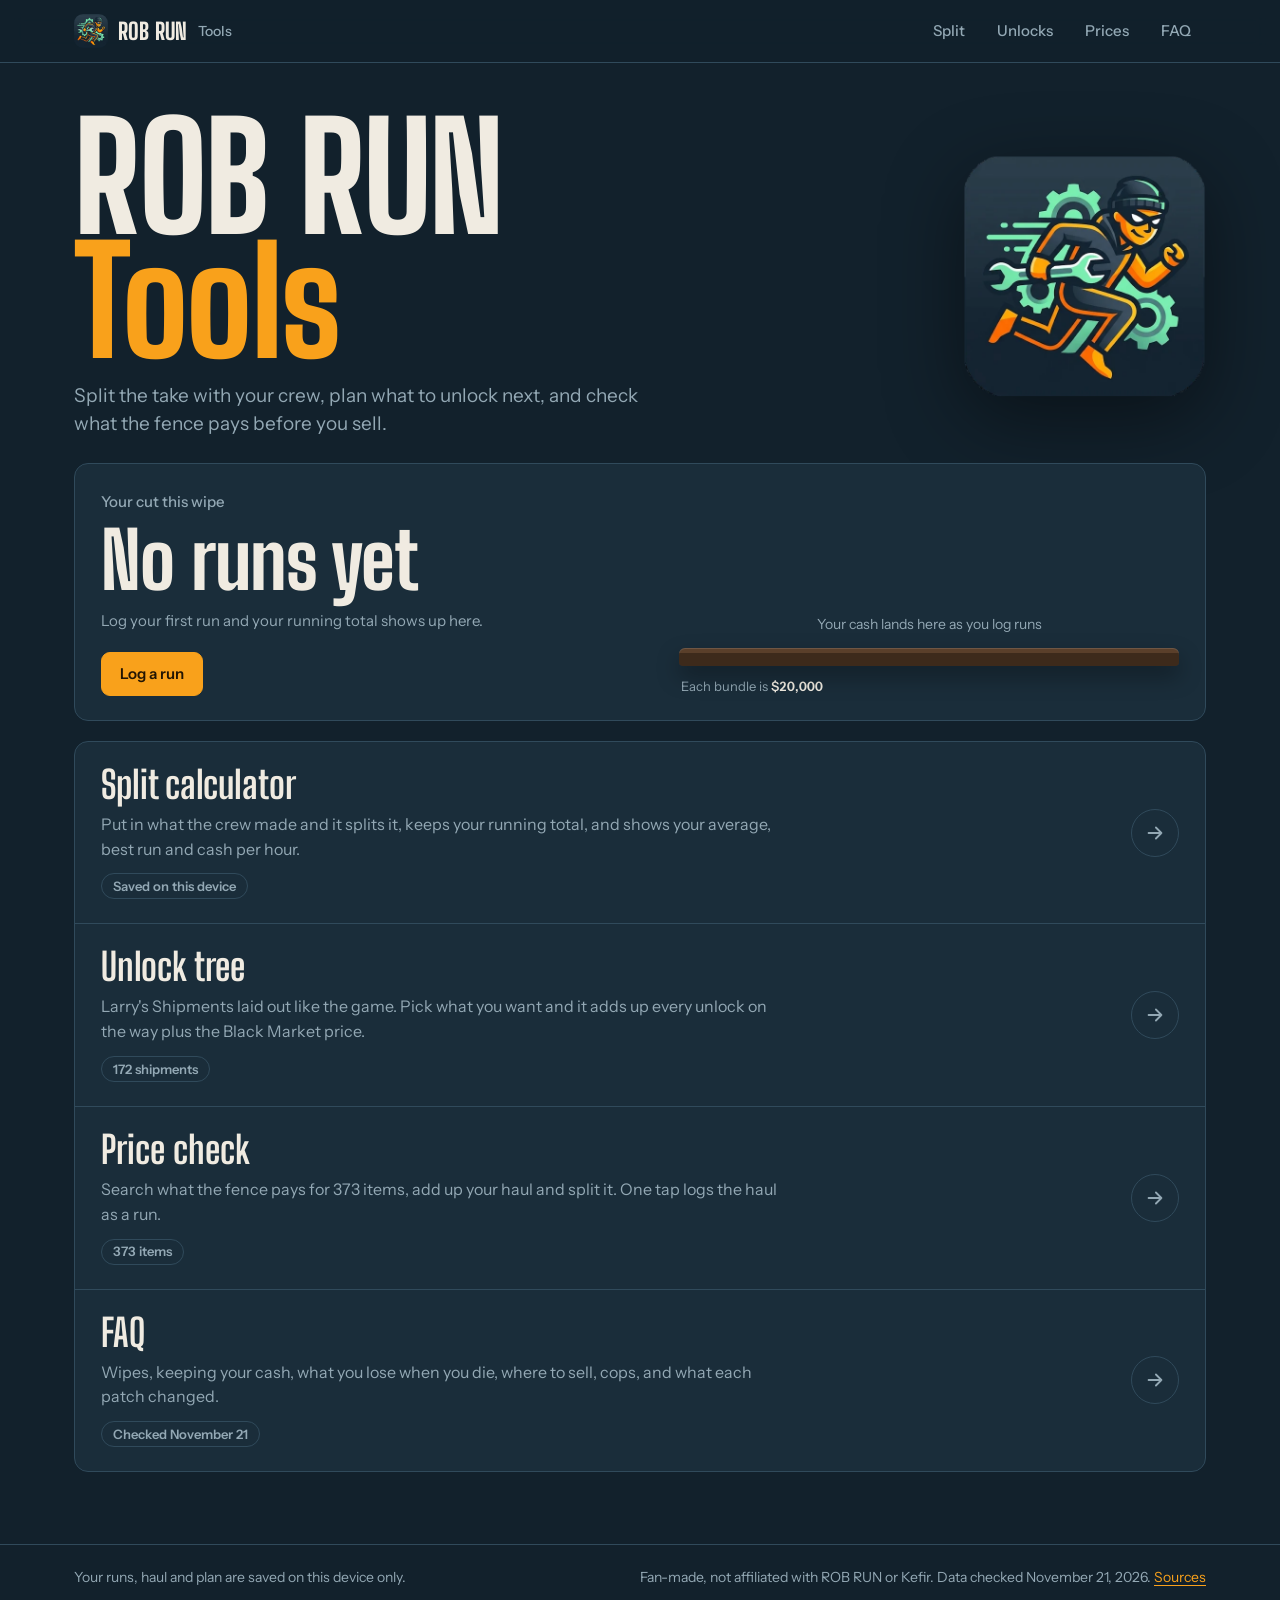
==== commit 8435fb7f: "Crew logo, logo colors, and a cash pile that grows on the laundering desk The site now uses the crew" ====
--- a/index.html
+++ b/index.html
@@ -7,20 +7,27 @@
 <meta name="description" content="Split calculator, unlock tree, price check and FAQ for ROB RUN.">
 <meta property="og:title" content="ROB RUN Tools">
 <meta property="og:description" content="Split the take with your crew, plan your unlocks and check what the fence pays.">
-<meta name="theme-color" content="#162027">
-<link rel="icon" href="assets/favicon.svg" type="image/svg+xml">
+<meta name="theme-color" content="#12212c">
+<link rel="icon" href="assets/favicon-32.png" sizes="32x32" type="image/png">
+<link rel="icon" href="assets/logo-192.png" sizes="192x192" type="image/png">
+<link rel="apple-touch-icon" href="assets/apple-touch-icon.png">
+<meta property="og:image" content="https://robruntools.github.io/assets/og.png">
+<meta name="twitter:card" content="summary_large_image">
 <link rel="preload" href="assets/fonts/big-shoulders-display-latin-800-normal.woff2" as="font" type="font/woff2" crossorigin>
 <link rel="preload" href="assets/fonts/instrument-sans-latin-400-normal.woff2" as="font" type="font/woff2" crossorigin>
 <link rel="stylesheet" href="assets/site.css">
-<script src="assets/site.js" defer></script>
+<script src="assets/site.js"></script>
 <style>
-.hero { display: grid; gap: 18px; padding: 8px 0 4px; }
+.hero { display: grid; grid-template-columns: minmax(0, 1fr) auto; align-items: center; gap: 18px 40px; padding: 8px 0 4px; }
+.hero-text { display: grid; gap: 18px; }
+.hero-logo { width: clamp(160px, 19vw, 250px); height: auto; filter: drop-shadow(0 22px 40px rgba(0, 0, 0, 0.45)); }
 .hero h1 { font-size: clamp(64px, 12vw, 148px); line-height: 0.84; letter-spacing: -0.01em; }
 .hero h1 span { display: block; color: var(--sodium); }
 .hero .sub { font-size: 19px; max-width: 46ch; }
 
 /* Your cut, pulled from the split calculator on this device */
-.wallet { display: grid; grid-template-columns: minmax(0, 1fr) auto; gap: 18px 28px; align-items: end; padding: 26px 26px 24px; }
+.wallet { display: grid; grid-template-columns: minmax(0, 1fr) minmax(280px, 500px); gap: 18px 32px; align-items: end; padding: 26px 26px 24px; }
+.wallet-main { display: grid; gap: 0; align-content: end; }
 .wallet .label { font-size: 15px; }
 .cash {
   font-family: var(--font-display); font-weight: 800; line-height: 0.86; letter-spacing: -0.01em;
@@ -32,7 +39,7 @@
 .wallet .meter { grid-column: 1 / -1; height: 8px; border-radius: 99px; background: var(--pier-3); overflow: hidden; }
 .wallet .meter i { display: block; height: 100%; width: 0; border-radius: 99px; background: var(--sodium); transition: width 1s var(--ease); }
 .wallet .meter i.done { background: var(--cash); }
-.wallet .acts { display: flex; flex-wrap: wrap; gap: 10px; }
+.wallet .acts { display: flex; flex-wrap: wrap; gap: 10px; margin-top: 20px; }
 .wallet.empty .cash { font-size: clamp(44px, 7vw, 78px); }
 
 /* Tool rows */
@@ -58,7 +65,10 @@
 .tool-name { transition: color 180ms ease; }
 
 @media (max-width: 640px) {
+  .hero { grid-template-columns: minmax(0, 1fr); }
+  .hero-logo { order: -1; width: 92px; }
   .wallet { grid-template-columns: minmax(0, 1fr); padding: 20px; }
+  .wallet .acts { margin-top: 16px; }
   .tool { padding: 20px; gap: 8px 14px; }
   .tool-name { font-size: 32px; }
   .tool .go { width: 40px; height: 40px; }
@@ -68,7 +78,7 @@
 <body>
 <header class="nav">
   <div class="nav-in">
-    <a class="brand" href="./" aria-label="ROB RUN Tools home"><svg class="brand-mark" viewBox="0 0 32 32" aria-hidden="true"><rect width="32" height="32" rx="9" fill="#f4b740"/><rect x="6.5" y="10" width="19" height="12" rx="2.5" fill="none" stroke="#1f1705" stroke-width="2.2"/><circle cx="16" cy="16" r="2.7" fill="#1f1705"/><path d="M10.4 13.4v5.2M21.6 13.4v5.2" stroke="#1f1705" stroke-width="2" stroke-linecap="round"/></svg><b>ROB RUN</b><small>Tools</small></a>
+    <a class="brand" href="./" aria-label="ROB RUN Tools home"><img class="brand-mark" src="assets/logo-96.png" width="34" height="34" alt=""><b>ROB RUN</b><small>Tools</small></a>
     <nav class="nav-links" aria-label="Main">
       <a href="./" class="home" aria-current="page"><svg viewBox="0 0 24 24" fill="none" stroke="currentColor" stroke-width="1.8" stroke-linecap="round" stroke-linejoin="round" aria-hidden="true"><path d="M3.5 11 12 4l8.5 7"/><path d="M5.5 9.8V20h4.8v-5.6h3.4V20h4.8V9.8"/></svg><span>Home</span></a>
       <a href="split/"><svg viewBox="0 0 24 24" fill="none" stroke="currentColor" stroke-width="1.8" stroke-linecap="round" stroke-linejoin="round" aria-hidden="true"><circle cx="12" cy="12" r="8.5"/><path d="M12 12V3.5M12 12l7.36 4.25M12 12l-7.36 4.25"/></svg><span>Split</span></a>
@@ -81,19 +91,21 @@
 
 <main class="page">
   <header class="hero">
-    <h1>ROB RUN <span>Tools</span></h1>
-    <p class="sub">Split the take with your crew, plan what to unlock next, and check what the fence pays before you sell.</p>
+    <div class="hero-text">
+      <h1>ROB RUN <span>Tools</span></h1>
+      <p class="sub">Split the take with your crew, plan what to unlock next, and check what the fence pays before you sell.</p>
+    </div>
+    <img class="hero-logo" src="assets/logo.png" width="250" height="250" alt="ROB RUN Tools logo: a masked runner carrying a wrench">
   </header>
 
   <section class="panel wallet empty" id="wallet" aria-labelledby="walletLabel">
-    <div>
+    <div class="wallet-main">
       <span class="label" id="walletLabel">Your cut this wipe</span>
       <div class="cash" id="cash">No runs yet</div>
       <div class="wallet-facts" id="walletFacts">Log your first run and your running total shows up here.</div>
+      <div class="acts"><a class="btn primary" href="split/#add" id="walletGo">Log a run</a></div>
     </div>
-    <div class="acts">
-      <a class="btn primary" href="split/#add" id="walletGo">Log a run</a>
-    </div>
+    <div id="pile" aria-hidden="true"></div>
     <div class="meter" id="meter" hidden><i id="meterFill"></i></div>
   </section>
 
@@ -150,6 +162,8 @@
 
   // Your cut, same math as the split calculator
   var s = read("robrun-split-v1");
+  var pile = window.RR && RR.pile ? RR.pile($("pile")) : null;
+  if (pile && !(s && Array.isArray(s.runs) && s.runs.length && !s.example)) pile.update(0, 1000000, { animate: false });
   if (s && Array.isArray(s.runs) && s.runs.length && !s.example) {
     var fee = Number(s.fee) || 0, total = 0;
     s.runs.forEach(function (r) { total += Math.max(0, (Number(r.take) || 0) - (Number(r.costs) || 0)) / (Number(r.crew) || 1) * (1 - fee / 100); });
@@ -157,7 +171,10 @@
     var w = $("wallet"); w.classList.remove("empty");
     var cash = $("cash");
     cash.innerHTML = '<span class="cur">$</span><span id="cashNum">0</span>';
-    var go = function () { if (window.RR) RR.countUp($("cashNum"), total, { format: function (v) { return fmt.format(Math.round(v)); } }); else $("cashNum").textContent = fmt.format(total); };
+    var go = function () {
+      if (window.RR) RR.countUp($("cashNum"), total, { format: function (v) { return fmt.format(Math.round(v)); } }); else $("cashNum").textContent = fmt.format(total);
+      if (pile) pile.update(total, goal, { fast: true });
+    };
     if (document.readyState === "complete") go(); else window.addEventListener("load", go);
     $("walletFacts").innerHTML = "<span><b>" + n + "</b> " + (n === 1 ? "run" : "runs") + "</span><span><b>" + money(total / n) + "</b> average</span>" +
       (goal ? "<span>" + (left ? "<b>" + money(left) + "</b> to your " + money(goal) + " goal" : "<b>Goal hit</b> (" + money(goal) + ")") + "</span>" : "");
--- a/assets/site.css
+++ b/assets/site.css
@@ -1,7 +1,7 @@
 /* ROB RUN Tools
-   Looty Bay at night: deep bay-blue surfaces, sodium streetlight amber for anything you act on,
-   clean-cash green for good news, siren red for bad. Big Shoulders (condensed signage) carries
-   headings and money; Instrument Sans does everything else. Fonts are self-hosted (OFL). */
+   Colors come from the crew logo: deep navy surfaces, the runner's orange for anything you act on,
+   the gears' mint green for money that's safe and good news, siren red for bad. Big Shoulders
+   (condensed signage) carries headings and money; Instrument Sans does everything else. */
 
 @font-face { font-family: "Big Shoulders Display"; src: url("fonts/big-shoulders-display-latin-600-normal.woff2") format("woff2"); font-weight: 600; font-display: swap; }
 @font-face { font-family: "Big Shoulders Display"; src: url("fonts/big-shoulders-display-latin-700-normal.woff2") format("woff2"); font-weight: 700; font-display: swap; }
@@ -13,20 +13,21 @@
 @font-face { font-family: "Permanent Marker"; src: url("fonts/permanent-marker-latin-400-normal.woff2") format("woff2"); font-weight: 400; font-display: swap; }
 
 :root {
-  --bay: #162027;
-  --pier: #1d2930;
-  --pier-2: #243139;
-  --pier-3: #2b3a43;
-  --rope: #33444e;
-  --receipt: #ede8dd;
-  --smoke: #97a5ab;
-  --sodium: #f4b740;
-  --sodium-soft: rgba(244, 183, 64, 0.14);
-  --on-sodium: #1f1705;
-  --cash: #7ccb9d;
-  --cash-soft: rgba(124, 203, 157, 0.14);
-  --siren: #ef6b5e;
-  --siren-soft: rgba(239, 107, 94, 0.14);
+  --bay: #12212c;
+  --pier: #1a2d3a;
+  --pier-2: #213747;
+  --pier-3: #294253;
+  --rope: #304a5b;
+  --receipt: #f0ebe1;
+  --smoke: #93a8b4;
+  --sodium: #f9a11b;
+  --sodium-hi: #fbb547;
+  --sodium-soft: rgba(249, 161, 27, 0.15);
+  --on-sodium: #231503;
+  --cash: #78e4ad;
+  --cash-soft: rgba(120, 228, 173, 0.14);
+  --siren: #f06b5e;
+  --siren-soft: rgba(240, 107, 94, 0.15);
 
   /* Older names used inside page styles */
   --bg: var(--bay);
@@ -84,7 +85,7 @@
   position: sticky;
   top: 0;
   z-index: 40;
-  background: rgba(22, 32, 39, 0.86);
+  background: rgba(18, 33, 44, 0.86);
   -webkit-backdrop-filter: saturate(1.3) blur(12px);
   backdrop-filter: saturate(1.3) blur(12px);
   border-bottom: 1px solid var(--rope);
@@ -106,7 +107,7 @@
   text-decoration: none;
   white-space: nowrap;
 }
-.brand-mark { width: 30px; height: 30px; flex: none; transition: transform 300ms var(--ease); }
+.brand-mark { width: 34px; height: 34px; flex: none; border-radius: 9px; transition: transform 300ms var(--ease); }
 .brand:hover .brand-mark { transform: rotate(-8deg) scale(1.05); }
 .brand b { font-family: var(--font-display); font-weight: 800; font-size: 23px; line-height: 1; letter-spacing: 0.01em; }
 .brand small { font-size: 14px; font-weight: 500; color: var(--smoke); padding-top: 2px; }
@@ -191,7 +192,7 @@
   padding: 10px var(--gutter);
   overflow-x: auto;
   scrollbar-width: none;
-  background: rgba(22, 32, 39, 0.9);
+  background: rgba(18, 33, 44, 0.9);
   -webkit-backdrop-filter: blur(12px);
   backdrop-filter: blur(12px);
   border-bottom: 1px solid transparent;
@@ -286,10 +287,10 @@
   transition: border-color 160ms ease, box-shadow 200ms ease, background-color 160ms ease;
 }
 select { padding-right: 36px; appearance: none; -webkit-appearance: none; cursor: pointer;
-  background-image: url("data:image/svg+xml,%3Csvg xmlns='http://www.w3.org/2000/svg' viewBox='0 0 24 24' fill='none' stroke='%2397a5ab' stroke-width='2' stroke-linecap='round' stroke-linejoin='round'%3E%3Cpath d='M6 9l6 6 6-6'/%3E%3C/svg%3E");
+  background-image: url("data:image/svg+xml,%3Csvg xmlns='http://www.w3.org/2000/svg' viewBox='0 0 24 24' fill='none' stroke='%2393a8b4' stroke-width='2' stroke-linecap='round' stroke-linejoin='round'%3E%3Cpath d='M6 9l6 6 6-6'/%3E%3C/svg%3E");
   background-repeat: no-repeat; background-position: right 12px center; background-size: 16px; }
 input::placeholder, textarea::placeholder { color: var(--smoke); opacity: 0.65; }
-input:hover, select:hover { border-color: #415662; }
+input:hover, select:hover { border-color: #40607a; }
 input:focus, select:focus, textarea:focus { outline: none; border-color: var(--sodium); box-shadow: 0 0 0 3px var(--sodium-soft); }
 input[aria-invalid="true"] { border-color: var(--siren); box-shadow: 0 0 0 3px var(--siren-soft); }
 input:disabled, select:disabled { opacity: 0.5; cursor: not-allowed; }
@@ -312,10 +313,10 @@
   white-space: nowrap;
   transition: background-color 160ms ease, border-color 160ms ease, color 160ms ease, transform 120ms ease;
 }
-.btn:hover { background: var(--pier-3); border-color: #45606d; }
+.btn:hover { background: var(--pier-3); border-color: #43657d; }
 .btn:active { transform: scale(0.97); }
 .btn.primary { background: var(--sodium); border-color: var(--sodium); color: var(--on-sodium); }
-.btn.primary:hover { background: #f7c45f; border-color: #f7c45f; }
+.btn.primary:hover { background: var(--sodium-hi); border-color: var(--sodium-hi); }
 .btn.small { height: 36px; padding: 0 13px; font-size: 14px; border-radius: var(--r-sm); }
 .btn.danger, .btn.danger:hover { border-color: var(--siren); background: var(--siren-soft); color: var(--siren); }
 .btn.ghost { background: transparent; }
@@ -396,7 +397,7 @@
   padding: 11px 18px;
   border-radius: 999px;
   background: var(--receipt);
-  color: #18232a;
+  color: #13222d;
   font-size: 15px;
   font-weight: 600;
   box-shadow: 0 14px 40px rgba(0, 0, 0, 0.4);
@@ -417,7 +418,7 @@
   place-items: center;
   border: 1px solid var(--rope);
   border-radius: 50%;
-  background: rgba(36, 49, 57, 0.92);
+  background: rgba(33, 55, 71, 0.94);
   color: var(--receipt);
   cursor: pointer;
   opacity: 0;
@@ -428,6 +429,48 @@
 .to-top svg { width: 20px; height: 20px; }
 .to-top.show { opacity: 1; transform: none; pointer-events: auto; }
 .to-top:hover { border-color: var(--sodium); color: var(--sodium); }
+
+/* ---------- The laundering desk: a cash pile that grows with your cut ---------- */
+.pile { display: grid; gap: 10px; align-content: end; min-width: 0; }
+.pile-stage { position: relative; height: 176px; margin: 0 12px; }
+.pile-bills { position: absolute; left: 0; right: 0; top: 0; bottom: 18px; }
+.bill {
+  position: absolute;
+  height: 18px;
+  border-radius: 3px;
+  background:
+    linear-gradient(90deg, transparent calc(50% - 7px), var(--sodium) calc(50% - 7px), var(--sodium) calc(50% + 7px), transparent calc(50% + 7px)),
+    repeating-linear-gradient(180deg, transparent 0 3px, rgba(8, 52, 34, 0.24) 3px 4px),
+    linear-gradient(180deg, #92f2c3, #5fcf98);
+  box-shadow: inset 0 0 0 1px rgba(8, 52, 34, 0.38), 0 1px 0 rgba(0, 0, 0, 0.35);
+  transform-origin: 50% 100%;
+}
+.bill::after {
+  content: "$";
+  position: absolute;
+  left: 7px;
+  top: 50%;
+  margin-top: -7px;
+  font: 800 12px/14px var(--font-display);
+  color: rgba(8, 52, 34, 0.55);
+}
+.pile.done .bill { box-shadow: inset 0 0 0 1px rgba(8, 52, 34, 0.38), 0 1px 0 rgba(0, 0, 0, 0.35), 0 0 14px rgba(120, 228, 173, 0.25); }
+.pile-desk {
+  position: absolute;
+  left: -12px;
+  right: -12px;
+  bottom: 0;
+  height: 18px;
+  border-radius: 6px 6px 4px 4px;
+  background: linear-gradient(180deg, #5a3f2a 0 5px, #3d2a1b 5px 100%);
+  box-shadow: 0 10px 22px rgba(0, 0, 0, 0.35), inset 0 1px 0 rgba(255, 255, 255, 0.12);
+}
+.pile-desk.thud { animation: thud 260ms var(--ease); }
+@keyframes thud { 40% { transform: translateY(2px); } }
+.pile-cap { display: flex; flex-wrap: wrap; justify-content: space-between; gap: 4px 14px; padding: 0 2px; font-size: 13px; color: var(--smoke); }
+.pile-cap b { color: var(--receipt); font-weight: 600; font-variant-numeric: tabular-nums; }
+.pile-more { position: absolute; right: 0; top: -2px; font: 700 15px/1 var(--font-display); color: var(--cash); }
+.pile-empty { position: absolute; left: 0; right: 0; bottom: 30px; text-align: center; font-size: 14px; color: var(--smoke); }
 
 /* ---------- Footer ---------- */
 .foot { border-top: 1px solid var(--rope); }
@@ -446,7 +489,7 @@
 
 /* ---------- Motion ---------- */
 @keyframes rise { from { opacity: 0; transform: translateY(14px); } }
-@keyframes flash { 0% { background-color: rgba(244, 183, 64, 0.22); } 100% { background-color: transparent; } }
+@keyframes flash { 0% { background-color: rgba(249, 161, 27, 0.24); } 100% { background-color: transparent; } }
 @keyframes pop { 0% { transform: scale(1); } 40% { transform: scale(1.18); } 100% { transform: scale(1); } }
 .flash { animation: flash 1.6s ease-out; }
 .pop { animation: pop 320ms var(--ease); }
@@ -480,7 +523,7 @@
     margin: 0;
     gap: 0;
     justify-content: space-around;
-    background: rgba(22, 32, 39, 0.95);
+    background: rgba(18, 33, 44, 0.96);
     -webkit-backdrop-filter: saturate(1.3) blur(12px);
     backdrop-filter: saturate(1.3) blur(12px);
     border-top: 1px solid var(--rope);
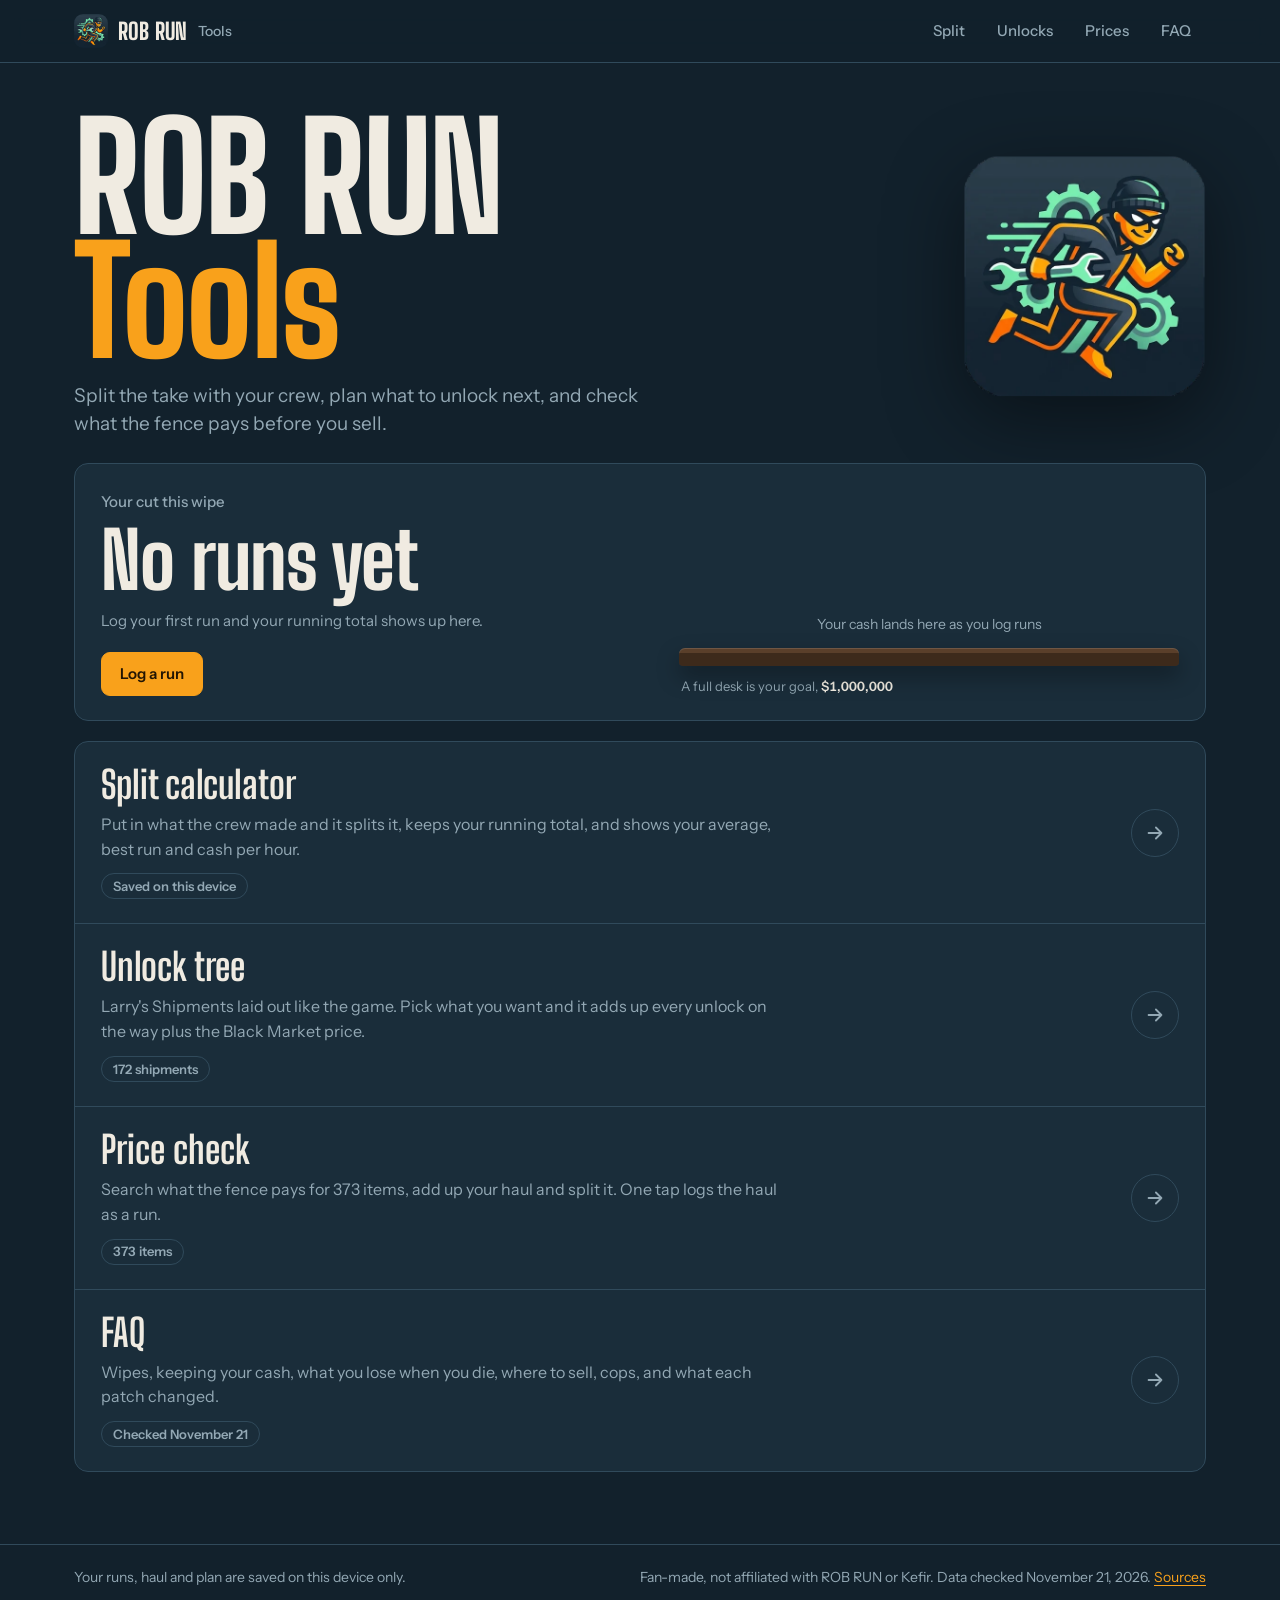
==== commit e549b868: "Show a bit more cash on the desk at lower amounts The pile now follows a gentle curve toward the goa" ====
--- a/index.html
+++ b/index.html
@@ -8,15 +8,15 @@
 <meta property="og:title" content="ROB RUN Tools">
 <meta property="og:description" content="Split the take with your crew, plan your unlocks and check what the fence pays.">
 <meta name="theme-color" content="#12212c">
-<link rel="icon" href="assets/favicon-32.png" sizes="32x32" type="image/png">
-<link rel="icon" href="assets/logo-192.png" sizes="192x192" type="image/png">
-<link rel="apple-touch-icon" href="assets/apple-touch-icon.png">
+<link rel="icon" href="assets/favicon-32.png?v=4db9000d" sizes="32x32" type="image/png">
+<link rel="icon" href="assets/logo-192.png?v=4db9000d" sizes="192x192" type="image/png">
+<link rel="apple-touch-icon" href="assets/apple-touch-icon.png?v=4db9000d">
 <meta property="og:image" content="https://robruntools.github.io/assets/og.png">
 <meta name="twitter:card" content="summary_large_image">
 <link rel="preload" href="assets/fonts/big-shoulders-display-latin-800-normal.woff2" as="font" type="font/woff2" crossorigin>
 <link rel="preload" href="assets/fonts/instrument-sans-latin-400-normal.woff2" as="font" type="font/woff2" crossorigin>
-<link rel="stylesheet" href="assets/site.css">
-<script src="assets/site.js"></script>
+<link rel="stylesheet" href="assets/site.css?v=4db9000d">
+<script src="assets/site.js?v=4db9000d"></script>
 <style>
 .hero { display: grid; grid-template-columns: minmax(0, 1fr) auto; align-items: center; gap: 18px 40px; padding: 8px 0 4px; }
 .hero-text { display: grid; gap: 18px; }
@@ -26,7 +26,7 @@
 .hero .sub { font-size: 19px; max-width: 46ch; }
 
 /* Your cut, pulled from the split calculator on this device */
-.wallet { display: grid; grid-template-columns: minmax(0, 1fr) minmax(280px, 500px); gap: 18px 32px; align-items: end; padding: 26px 26px 24px; }
+.wallet { display: grid; grid-template-columns: minmax(0, 1fr) minmax(280px, 500px); gap: 18px 32px; align-items: end; padding: 26px 26px 24px; overflow: hidden; }
 .wallet-main { display: grid; gap: 0; align-content: end; }
 .wallet .label { font-size: 15px; }
 .cash {
@@ -78,7 +78,7 @@
 <body>
 <header class="nav">
   <div class="nav-in">
-    <a class="brand" href="./" aria-label="ROB RUN Tools home"><img class="brand-mark" src="assets/logo-96.png" width="34" height="34" alt=""><b>ROB RUN</b><small>Tools</small></a>
+    <a class="brand" href="./" aria-label="ROB RUN Tools home"><img class="brand-mark" src="assets/logo-96.png?v=4db9000d" width="34" height="34" alt=""><b>ROB RUN</b><small>Tools</small></a>
     <nav class="nav-links" aria-label="Main">
       <a href="./" class="home" aria-current="page"><svg viewBox="0 0 24 24" fill="none" stroke="currentColor" stroke-width="1.8" stroke-linecap="round" stroke-linejoin="round" aria-hidden="true"><path d="M3.5 11 12 4l8.5 7"/><path d="M5.5 9.8V20h4.8v-5.6h3.4V20h4.8V9.8"/></svg><span>Home</span></a>
       <a href="split/"><svg viewBox="0 0 24 24" fill="none" stroke="currentColor" stroke-width="1.8" stroke-linecap="round" stroke-linejoin="round" aria-hidden="true"><circle cx="12" cy="12" r="8.5"/><path d="M12 12V3.5M12 12l7.36 4.25M12 12l-7.36 4.25"/></svg><span>Split</span></a>
@@ -95,7 +95,7 @@
       <h1>ROB RUN <span>Tools</span></h1>
       <p class="sub">Split the take with your crew, plan what to unlock next, and check what the fence pays before you sell.</p>
     </div>
-    <img class="hero-logo" src="assets/logo.png" width="250" height="250" alt="ROB RUN Tools logo: a masked runner carrying a wrench">
+    <img class="hero-logo" src="assets/logo.png?v=4db9000d" width="250" height="250" alt="ROB RUN Tools logo: a masked runner carrying a wrench">
   </header>
 
   <section class="panel wallet empty" id="wallet" aria-labelledby="walletLabel">
--- a/assets/site.css
+++ b/assets/site.css
@@ -432,7 +432,7 @@
 
 /* ---------- The laundering desk: a cash pile that grows with your cut ---------- */
 .pile { display: grid; gap: 10px; align-content: end; min-width: 0; }
-.pile-stage { position: relative; height: 176px; margin: 0 12px; }
+.pile-stage { position: relative; height: 176px; margin: 0 12px; overflow: visible; }
 .pile-bills { position: absolute; left: 0; right: 0; top: 0; bottom: 18px; }
 .bill {
   position: absolute;
@@ -469,7 +469,7 @@
 @keyframes thud { 40% { transform: translateY(2px); } }
 .pile-cap { display: flex; flex-wrap: wrap; justify-content: space-between; gap: 4px 14px; padding: 0 2px; font-size: 13px; color: var(--smoke); }
 .pile-cap b { color: var(--receipt); font-weight: 600; font-variant-numeric: tabular-nums; }
-.pile-more { position: absolute; right: 0; top: -2px; font: 700 15px/1 var(--font-display); color: var(--cash); }
+
 .pile-empty { position: absolute; left: 0; right: 0; bottom: 30px; text-align: center; font-size: 14px; color: var(--smoke); }
 
 /* ---------- Footer ---------- */
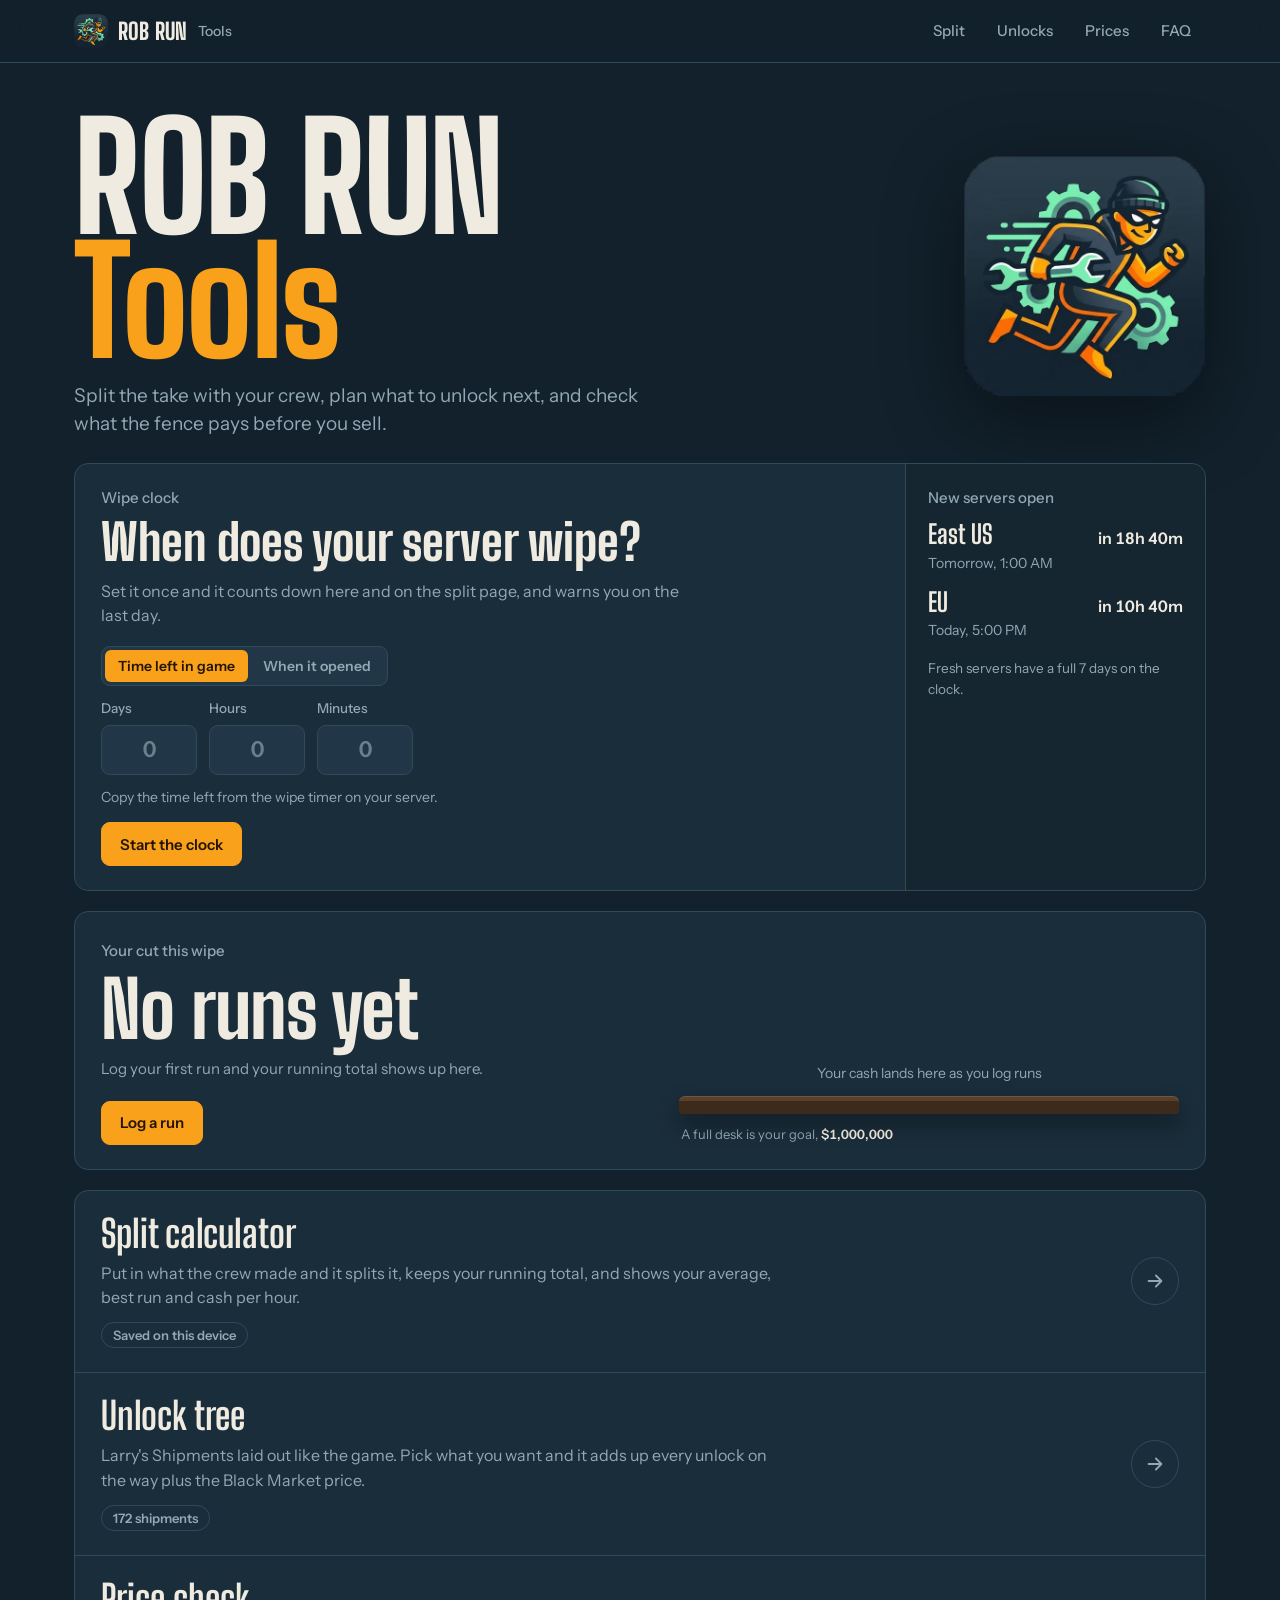
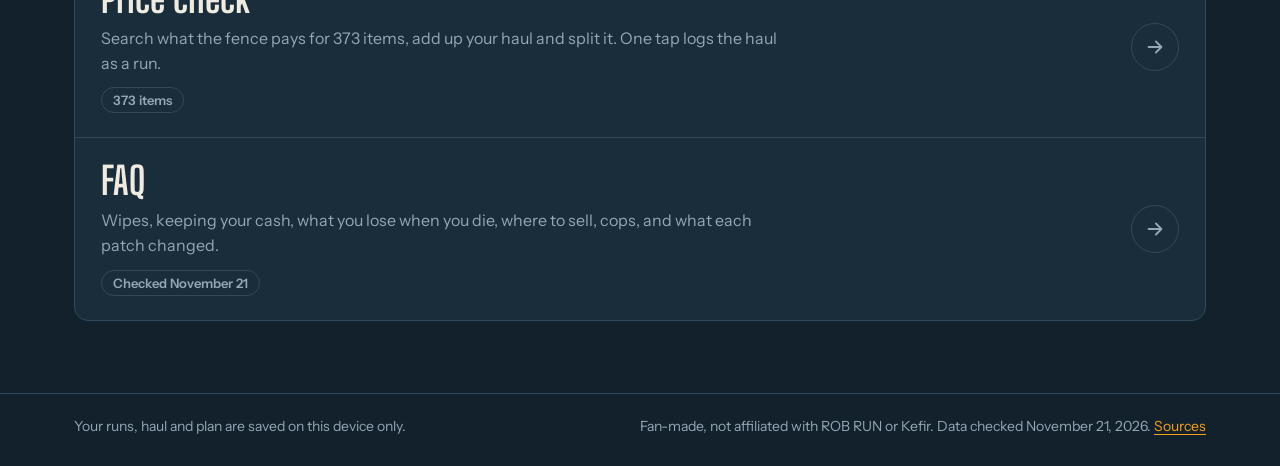
==== commit c5787c7c: "Add a live wipe clock, fresh-server timers and milestone stamps - Home: countdown to your server's F" ====
--- a/index.html
+++ b/index.html
@@ -8,15 +8,15 @@
 <meta property="og:title" content="ROB RUN Tools">
 <meta property="og:description" content="Split the take with your crew, plan your unlocks and check what the fence pays.">
 <meta name="theme-color" content="#12212c">
-<link rel="icon" href="assets/favicon-32.png?v=4db9000d" sizes="32x32" type="image/png">
-<link rel="icon" href="assets/logo-192.png?v=4db9000d" sizes="192x192" type="image/png">
-<link rel="apple-touch-icon" href="assets/apple-touch-icon.png?v=4db9000d">
+<link rel="icon" href="assets/favicon-32.png?v=1f6ba21c" sizes="32x32" type="image/png">
+<link rel="icon" href="assets/logo-192.png?v=1f6ba21c" sizes="192x192" type="image/png">
+<link rel="apple-touch-icon" href="assets/apple-touch-icon.png?v=1f6ba21c">
 <meta property="og:image" content="https://robruntools.github.io/assets/og.png">
 <meta name="twitter:card" content="summary_large_image">
 <link rel="preload" href="assets/fonts/big-shoulders-display-latin-800-normal.woff2" as="font" type="font/woff2" crossorigin>
 <link rel="preload" href="assets/fonts/instrument-sans-latin-400-normal.woff2" as="font" type="font/woff2" crossorigin>
-<link rel="stylesheet" href="assets/site.css?v=4db9000d">
-<script src="assets/site.js?v=4db9000d"></script>
+<link rel="stylesheet" href="assets/site.css?v=1f6ba21c">
+<script src="assets/site.js?v=1f6ba21c"></script>
 <style>
 .hero { display: grid; grid-template-columns: minmax(0, 1fr) auto; align-items: center; gap: 18px 40px; padding: 8px 0 4px; }
 .hero-text { display: grid; gap: 18px; }
@@ -78,7 +78,7 @@
 <body>
 <header class="nav">
   <div class="nav-in">
-    <a class="brand" href="./" aria-label="ROB RUN Tools home"><img class="brand-mark" src="assets/logo-96.png?v=4db9000d" width="34" height="34" alt=""><b>ROB RUN</b><small>Tools</small></a>
+    <a class="brand" href="./" aria-label="ROB RUN Tools home"><img class="brand-mark" src="assets/logo-96.png?v=1f6ba21c" width="34" height="34" alt=""><b>ROB RUN</b><small>Tools</small></a>
     <nav class="nav-links" aria-label="Main">
       <a href="./" class="home" aria-current="page"><svg viewBox="0 0 24 24" fill="none" stroke="currentColor" stroke-width="1.8" stroke-linecap="round" stroke-linejoin="round" aria-hidden="true"><path d="M3.5 11 12 4l8.5 7"/><path d="M5.5 9.8V20h4.8v-5.6h3.4V20h4.8V9.8"/></svg><span>Home</span></a>
       <a href="split/"><svg viewBox="0 0 24 24" fill="none" stroke="currentColor" stroke-width="1.8" stroke-linecap="round" stroke-linejoin="round" aria-hidden="true"><circle cx="12" cy="12" r="8.5"/><path d="M12 12V3.5M12 12l7.36 4.25M12 12l-7.36 4.25"/></svg><span>Split</span></a>
@@ -95,8 +95,10 @@
       <h1>ROB RUN <span>Tools</span></h1>
       <p class="sub">Split the take with your crew, plan what to unlock next, and check what the fence pays before you sell.</p>
     </div>
-    <img class="hero-logo" src="assets/logo.png?v=4db9000d" width="250" height="250" alt="ROB RUN Tools logo: a masked runner carrying a wrench">
+    <img class="hero-logo" src="assets/logo.png?v=1f6ba21c" width="250" height="250" alt="ROB RUN Tools logo: a masked runner carrying a wrench">
   </header>
+
+  <section class="panel clock" id="clock" aria-label="Wipe clock"></section>
 
   <section class="panel wallet empty" id="wallet" aria-labelledby="walletLabel">
     <div class="wallet-main">
@@ -161,7 +163,11 @@
   function $(id) { return document.getElementById(id); }
 
   // Your cut, same math as the split calculator
-  var s = read("robrun-split-v1");
+  var s = read("robrun-split-v1"), myCut = 0;
+  if (s && Array.isArray(s.runs) && !s.example) s.runs.forEach(function (r) { myCut += Math.max(0, (Number(r.take) || 0) - (Number(r.costs) || 0)) / (Number(r.crew) || 1) * (1 - (Number(s.fee) || 0) / 100); });
+
+  // Wipe clock and fresh-server times, ticking live
+  if (window.RR && RR.wipeClock) RR.wipeClock($("clock"), { cut: function () { return myCut; } });
   var pile = window.RR && RR.pile ? RR.pile($("pile")) : null;
   if (pile && !(s && Array.isArray(s.runs) && s.runs.length && !s.example)) pile.update(0, 1000000, { animate: false });
   if (s && Array.isArray(s.runs) && s.runs.length && !s.example) {
--- a/assets/site.css
+++ b/assets/site.css
@@ -486,6 +486,109 @@
   color: var(--smoke);
 }
 .foot-in p { margin: 0; }
+
+/* ---------- Wipe clock ---------- */
+.hint { margin: 0; font-size: 14px; color: var(--smoke); }
+.hint.bad { color: var(--siren); }
+.clock { display: grid; grid-template-columns: minmax(0, 1fr) minmax(230px, 300px); overflow: hidden; }
+.clock-main { display: grid; gap: 12px; align-content: start; padding: 24px 26px 24px; min-width: 0; }
+.clock-head { display: flex; align-items: center; justify-content: space-between; gap: 12px; }
+.clock-head .label, .clock-main > .label { font-size: 15px; }
+.clock-time {
+  font-family: var(--font-display); font-weight: 800; line-height: 0.86; letter-spacing: -0.005em;
+  font-size: clamp(50px, 8.4vw, 100px); font-variant-numeric: tabular-nums; white-space: nowrap; margin-top: 6px;
+}
+.clock-time b { font-weight: 800; transition: color 400ms ease; }
+.clock-time i { font-style: normal; font-weight: 700; font-size: 0.4em; color: var(--smoke); margin: 0 0.34em 0 0.05em; }
+.clock-time i:last-child { margin-right: 0; }
+.clock-fuse { position: relative; height: 10px; margin: 12px 6px 0 0; border-radius: 99px; background: var(--pier-3); }
+.clock-fuse i { position: absolute; left: 0; top: 0; bottom: 0; border-radius: 99px; background: linear-gradient(90deg, #a86a12, var(--sodium)); }
+.clock-fuse::after {
+  content: ""; position: absolute; inset: 0; z-index: 1; border-radius: inherit; pointer-events: none;
+  background: repeating-linear-gradient(90deg, transparent 0, transparent calc(100% / 7 - 3px), var(--pier) calc(100% / 7 - 3px), var(--pier) calc(100% / 7));
+}
+.spark {
+  position: absolute; top: 50%; z-index: 2; width: 14px; height: 14px; margin: -7px 0 0 -7px; border-radius: 50%;
+  background: #ffe2a8; box-shadow: 0 0 0 3px rgba(249, 161, 27, 0.32), 0 0 18px 5px rgba(249, 161, 27, 0.5);
+  animation: flicker 1.4s ease-in-out infinite alternate;
+}
+@keyframes flicker { from { transform: scale(0.86); opacity: 0.85; } to { transform: scale(1.08); opacity: 1; } }
+.clock-meta { display: flex; flex-wrap: wrap; justify-content: space-between; gap: 4px 16px; font-size: 14.5px; color: var(--smoke); }
+.clock-when { color: var(--receipt); font-weight: 500; }
+.clock-msg { margin: 4px 0 0; padding: 11px 14px; border-radius: var(--r-md); background: var(--pier-2); font-weight: 500; }
+.clock.soon .clock-time b { color: var(--siren); }
+.clock.soon .clock-fuse i { background: linear-gradient(90deg, #9c3a31, var(--siren)); }
+.clock.soon .spark { background: #ffd2cc; box-shadow: 0 0 0 3px rgba(240, 107, 94, 0.32), 0 0 18px 5px rgba(240, 107, 94, 0.55); }
+.clock.soon .clock-msg { background: var(--siren-soft); color: #ffd9d4; }
+.clock.urgent .spark { animation-duration: 0.45s; }
+.clock-ask { font-family: var(--font-display); font-weight: 800; font-size: clamp(36px, 5vw, 50px); line-height: 0.95; }
+.clock-sub { margin: 0; color: var(--smoke); max-width: 54ch; }
+.clock-setter { margin-top: 6px; }
+.clock-servers { display: grid; gap: 14px; align-content: start; padding: 24px 22px; border-left: 1px solid var(--rope); background: rgba(8, 16, 22, 0.22); }
+.clock-servers .label { font-size: 15px; }
+.srv { display: grid; grid-template-columns: minmax(0, 1fr) auto; align-items: baseline; gap: 2px 10px; }
+.srv b { font-family: var(--font-display); font-weight: 700; font-size: 26px; line-height: 1; }
+.srv-left { font-weight: 600; font-variant-numeric: tabular-nums; }
+.srv-at { grid-column: 1 / -1; color: var(--smoke); font-size: 14px; }
+.srv-note { margin: 2px 0 0; color: var(--smoke); font-size: 13.5px; }
+
+.setter { display: grid; gap: 14px; max-width: 540px; }
+.set-pane { display: grid; gap: 12px; }
+.dhm { display: grid; grid-template-columns: repeat(3, minmax(0, 96px)); gap: 12px; }
+.dhm input { height: 50px; font-size: 22px; font-weight: 600; text-align: center; font-variant-numeric: tabular-nums; }
+.set-acts { display: flex; flex-wrap: wrap; gap: 10px; }
+.setter .seg { justify-self: start; max-width: 100%; }
+
+.sheet {
+  width: min(560px, calc(100vw - 32px)); max-height: calc(100dvh - 32px); overflow: auto;
+  padding: 24px; border: 1px solid var(--rope); border-radius: var(--r-lg);
+  background: var(--pier); color: var(--receipt); box-shadow: 0 30px 80px rgba(0, 0, 0, 0.5);
+}
+.sheet::backdrop { background: rgba(8, 15, 20, 0.7); }
+.sheet[open] { animation: sheet-in 260ms var(--ease); }
+@keyframes sheet-in { from { opacity: 0; transform: translateY(14px) scale(0.98); } }
+.sheet-sub { margin: 8px 0 18px; color: var(--smoke); }
+
+.wipe-line { display: flex; flex-wrap: wrap; align-items: center; gap: 4px 10px; margin-top: 16px; font-size: 15px; color: var(--smoke); }
+.wl-dot { width: 9px; height: 9px; flex: none; border-radius: 50%; background: var(--rope); }
+.wipe-line.is-set .wl-dot { background: var(--sodium); box-shadow: 0 0 0 3px var(--sodium-soft); }
+.wl-left { color: var(--receipt); font-weight: 600; font-variant-numeric: tabular-nums; }
+.wipe-line.soon .wl-dot { background: var(--siren); box-shadow: 0 0 0 3px var(--siren-soft); }
+.wipe-line.soon .wl-left { color: var(--siren); }
+.wipe-line.urgent .wl-dot { animation: flicker 0.45s ease-in-out infinite alternate; }
+
+/* Milestone stamp */
+.stamp {
+  position: absolute; left: 50%; top: 40%; z-index: 900; pointer-events: none;
+  padding: 9px 16px 7px; border: 3px solid currentColor; border-radius: 10px;
+  box-shadow: inset 0 0 0 2px rgba(18, 33, 44, 0.9), inset 0 0 0 4px currentColor, 0 12px 30px rgba(0, 0, 0, 0.35);
+  font: 800 34px/1 var(--font-display); letter-spacing: 0.02em; white-space: nowrap;
+  color: var(--sodium); background: rgba(18, 33, 44, 0.84);
+  transform: translate(-50%, -50%) rotate(-7deg);
+  animation: stamp-in 520ms cubic-bezier(0.2, 1.3, 0.4, 1) both;
+}
+.stamp.good { color: var(--cash); }
+.stamp.out { animation: stamp-out 520ms ease forwards; }
+@keyframes stamp-in {
+  0% { opacity: 0; transform: translate(-50%, -50%) rotate(-14deg) scale(2.1); }
+  60% { opacity: 1; transform: translate(-50%, -50%) rotate(-7deg) scale(0.95); }
+  100% { opacity: 1; transform: translate(-50%, -50%) rotate(-7deg) scale(1); }
+}
+@keyframes stamp-out { to { opacity: 0; transform: translate(-50%, -50%) rotate(-7deg) scale(1.05); } }
+
+@media (max-width: 760px) {
+  .clock { grid-template-columns: minmax(0, 1fr); }
+  .clock-main { padding: 20px; }
+  .clock-servers { border-left: 0; border-top: 1px solid var(--rope); padding: 18px 20px; grid-template-columns: repeat(2, minmax(0, 1fr)); gap: 12px 18px; }
+  .clock-servers .label, .srv-note { grid-column: 1 / -1; }
+  .srv { grid-template-columns: minmax(0, 1fr); }
+  .srv b { font-size: 22px; }
+  .sheet { padding: 20px; }
+  .stamp { font-size: 28px; }
+}
+@media (max-width: 380px) {
+  .dhm { grid-template-columns: repeat(3, minmax(0, 1fr)); }
+}
 
 /* ---------- Motion ---------- */
 @keyframes rise { from { opacity: 0; transform: translateY(14px); } }
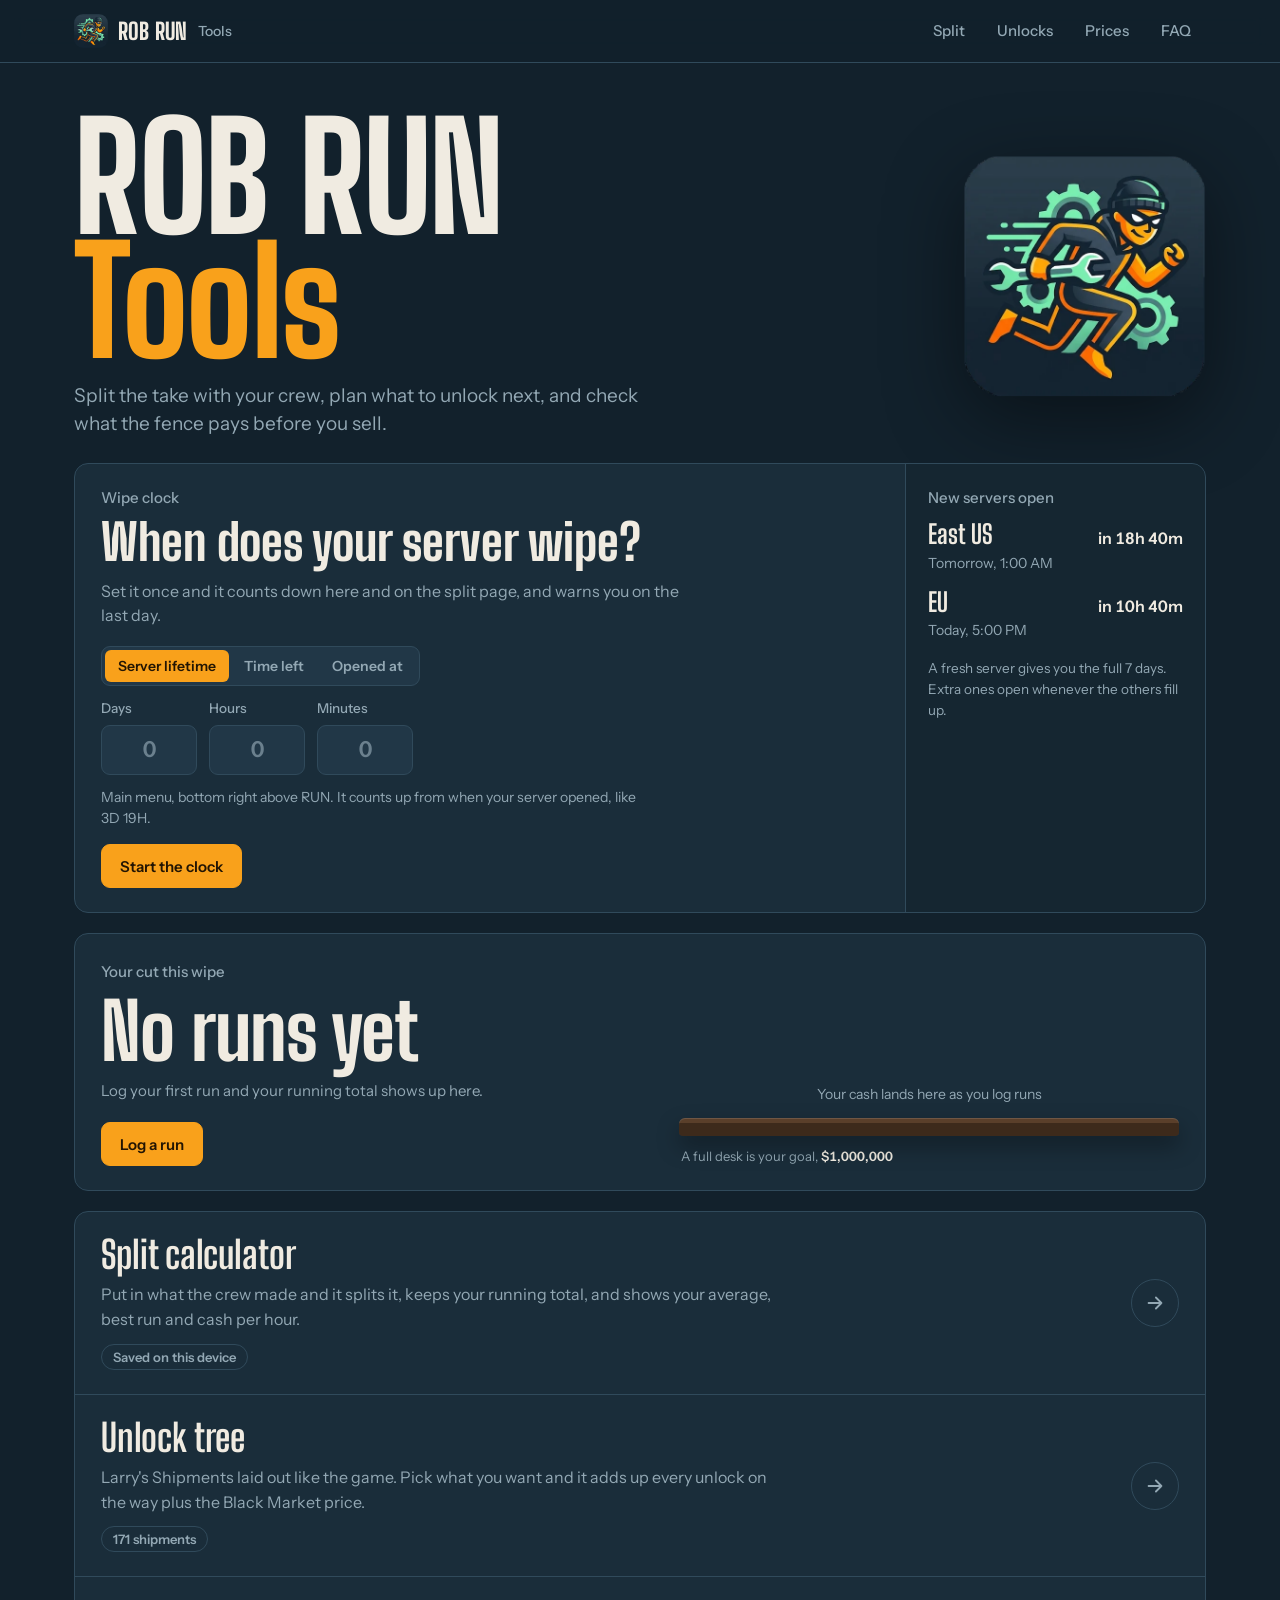
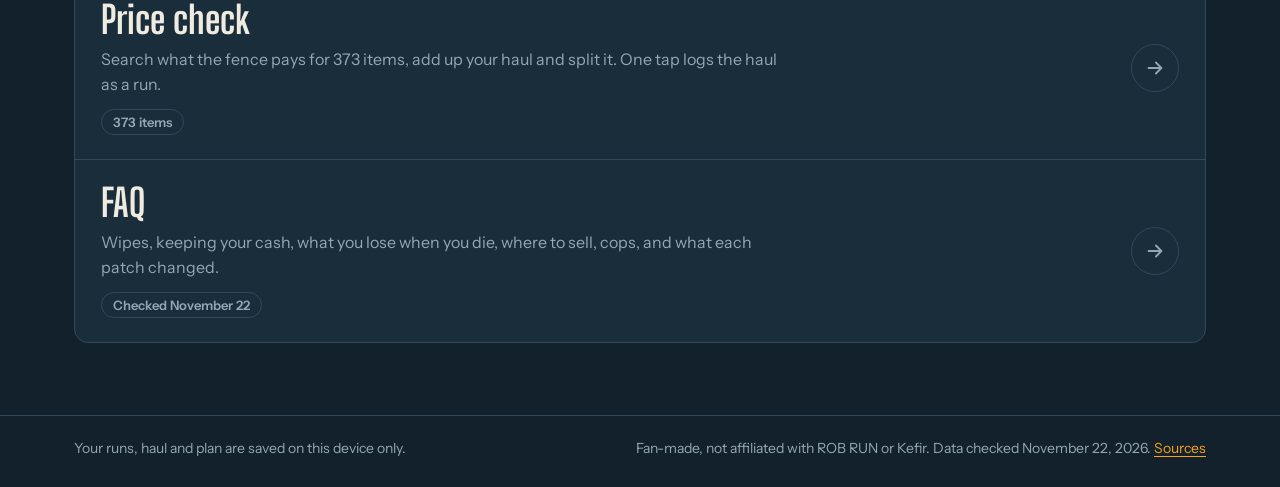
==== commit eec8377f: "Fact-check pass for Nov 22 and a light motion polish Facts - Wipe clock now matches the game: set it" ====
--- a/index.html
+++ b/index.html
@@ -8,15 +8,15 @@
 <meta property="og:title" content="ROB RUN Tools">
 <meta property="og:description" content="Split the take with your crew, plan your unlocks and check what the fence pays.">
 <meta name="theme-color" content="#12212c">
-<link rel="icon" href="assets/favicon-32.png?v=1f6ba21c" sizes="32x32" type="image/png">
-<link rel="icon" href="assets/logo-192.png?v=1f6ba21c" sizes="192x192" type="image/png">
-<link rel="apple-touch-icon" href="assets/apple-touch-icon.png?v=1f6ba21c">
+<link rel="icon" href="assets/favicon-32.png?v=2c8b6ae2" sizes="32x32" type="image/png">
+<link rel="icon" href="assets/logo-192.png?v=2c8b6ae2" sizes="192x192" type="image/png">
+<link rel="apple-touch-icon" href="assets/apple-touch-icon.png?v=2c8b6ae2">
 <meta property="og:image" content="https://robruntools.github.io/assets/og.png">
 <meta name="twitter:card" content="summary_large_image">
 <link rel="preload" href="assets/fonts/big-shoulders-display-latin-800-normal.woff2" as="font" type="font/woff2" crossorigin>
 <link rel="preload" href="assets/fonts/instrument-sans-latin-400-normal.woff2" as="font" type="font/woff2" crossorigin>
-<link rel="stylesheet" href="assets/site.css?v=1f6ba21c">
-<script src="assets/site.js?v=1f6ba21c"></script>
+<link rel="stylesheet" href="assets/site.css?v=2c8b6ae2">
+<script src="assets/site.js?v=2c8b6ae2"></script>
 <style>
 .hero { display: grid; grid-template-columns: minmax(0, 1fr) auto; align-items: center; gap: 18px 40px; padding: 8px 0 4px; }
 .hero-text { display: grid; gap: 18px; }
@@ -24,6 +24,12 @@
 .hero h1 { font-size: clamp(64px, 12vw, 148px); line-height: 0.84; letter-spacing: -0.01em; }
 .hero h1 span { display: block; color: var(--sodium); }
 .hero .sub { font-size: 19px; max-width: 46ch; }
+.hero-logo { transition: transform 500ms var(--ease); }
+.hero-logo:hover { transform: rotate(-3deg) scale(1.02); }
+@media (prefers-reduced-motion: no-preference) {
+  .hero-logo { animation: logo-in 950ms 180ms cubic-bezier(0.2, 1.25, 0.35, 1) backwards; }
+}
+@keyframes logo-in { from { opacity: 0; transform: translateY(-18px) rotate(-8deg) scale(0.94); } }
 
 /* Your cut, pulled from the split calculator on this device */
 .wallet { display: grid; grid-template-columns: minmax(0, 1fr) minmax(280px, 500px); gap: 18px 32px; align-items: end; padding: 26px 26px 24px; overflow: hidden; }
@@ -78,7 +84,7 @@
 <body>
 <header class="nav">
   <div class="nav-in">
-    <a class="brand" href="./" aria-label="ROB RUN Tools home"><img class="brand-mark" src="assets/logo-96.png?v=1f6ba21c" width="34" height="34" alt=""><b>ROB RUN</b><small>Tools</small></a>
+    <a class="brand" href="./" aria-label="ROB RUN Tools home"><img class="brand-mark" src="assets/logo-96.png?v=2c8b6ae2" width="34" height="34" alt=""><b>ROB RUN</b><small>Tools</small></a>
     <nav class="nav-links" aria-label="Main">
       <a href="./" class="home" aria-current="page"><svg viewBox="0 0 24 24" fill="none" stroke="currentColor" stroke-width="1.8" stroke-linecap="round" stroke-linejoin="round" aria-hidden="true"><path d="M3.5 11 12 4l8.5 7"/><path d="M5.5 9.8V20h4.8v-5.6h3.4V20h4.8V9.8"/></svg><span>Home</span></a>
       <a href="split/"><svg viewBox="0 0 24 24" fill="none" stroke="currentColor" stroke-width="1.8" stroke-linecap="round" stroke-linejoin="round" aria-hidden="true"><circle cx="12" cy="12" r="8.5"/><path d="M12 12V3.5M12 12l7.36 4.25M12 12l-7.36 4.25"/></svg><span>Split</span></a>
@@ -95,7 +101,7 @@
       <h1>ROB RUN <span>Tools</span></h1>
       <p class="sub">Split the take with your crew, plan what to unlock next, and check what the fence pays before you sell.</p>
     </div>
-    <img class="hero-logo" src="assets/logo.png?v=1f6ba21c" width="250" height="250" alt="ROB RUN Tools logo: a masked runner carrying a wrench">
+    <img class="hero-logo" src="assets/logo.png?v=2c8b6ae2" width="250" height="250" alt="ROB RUN Tools logo: a masked runner carrying a wrench">
   </header>
 
   <section class="panel clock" id="clock" aria-label="Wipe clock"></section>
@@ -124,7 +130,7 @@
       <div>
         <div class="tool-name">Unlock tree</div>
         <p class="tool-desc">Larry's Shipments laid out like the game. Pick what you want and it adds up every unlock on the way plus the Black Market price.</p>
-        <span class="tag tool-live" id="liveTree">172 shipments</span>
+        <span class="tag tool-live" id="liveTree">171 shipments</span>
       </div>
       <span class="go" aria-hidden="true"><svg viewBox="0 0 24 24" fill="none" stroke="currentColor" stroke-width="2" stroke-linecap="round" stroke-linejoin="round"><path d="M5 12h14M13 6l6 6-6 6"/></svg></span>
     </a>
@@ -140,7 +146,7 @@
       <div>
         <div class="tool-name">FAQ</div>
         <p class="tool-desc">Wipes, keeping your cash, what you lose when you die, where to sell, cops, and what each patch changed.</p>
-        <span class="tag tool-live">Checked November 21</span>
+        <span class="tag tool-live">Checked November 22</span>
       </div>
       <span class="go" aria-hidden="true"><svg viewBox="0 0 24 24" fill="none" stroke="currentColor" stroke-width="2" stroke-linecap="round" stroke-linejoin="round"><path d="M5 12h14M13 6l6 6-6 6"/></svg></span>
     </a>
@@ -150,7 +156,7 @@
 <footer class="foot">
   <div class="foot-in">
     <p>Your runs, haul and plan are saved on this device only.</p>
-    <p>Fan-made, not affiliated with ROB RUN or Kefir. Data checked November 21, 2026. <a href="faq/#sources">Sources</a></p>
+    <p>Fan-made, not affiliated with ROB RUN or Kefir. Data checked November 22, 2026. <a href="faq/#sources">Sources</a></p>
   </div>
 </footer>
 
--- a/assets/site.css
+++ b/assets/site.css
@@ -372,6 +372,19 @@
 }
 .seg button:hover { color: var(--receipt); }
 .seg button[aria-pressed="true"] { background: var(--sodium); color: var(--on-sodium); }
+.seg { position: relative; }
+.seg button { position: relative; z-index: 1; }
+.seg-thumb, .jump-thumb {
+  position: absolute; left: 0; top: 0; z-index: 0; pointer-events: none; opacity: 0;
+  background: var(--sodium);
+  transition: transform 300ms var(--ease), width 300ms var(--ease), height 300ms var(--ease), opacity 160ms ease;
+}
+.seg-thumb { border-radius: var(--r-sm); }
+.jump-thumb { border-radius: 999px; transition-duration: 380ms, 380ms, 380ms, 160ms; }
+.thumb-on > .seg-thumb, .thumb-on > .jump-thumb { opacity: 1; }
+.seg.thumb-on button[aria-pressed="true"] { background: transparent; }
+.jump a { position: relative; z-index: 1; }
+.jump.thumb-on a[aria-current="true"] { background: transparent; border-color: transparent; }
 
 /* ---------- Tables ---------- */
 table { width: 100%; border-collapse: collapse; font-variant-numeric: tabular-nums; }
@@ -498,7 +511,9 @@
   font-family: var(--font-display); font-weight: 800; line-height: 0.86; letter-spacing: -0.005em;
   font-size: clamp(50px, 8.4vw, 100px); font-variant-numeric: tabular-nums; white-space: nowrap; margin-top: 6px;
 }
-.clock-time b { font-weight: 800; transition: color 400ms ease; }
+.clock-time b { display: inline-block; font-weight: 800; transition: color 400ms ease; }
+.clock-time .roll { animation: roll 420ms cubic-bezier(0.2, 0.8, 0.3, 1); }
+@keyframes roll { from { transform: translateY(-0.22em); opacity: 0.25; } }
 .clock-time i { font-style: normal; font-weight: 700; font-size: 0.4em; color: var(--smoke); margin: 0 0.34em 0 0.05em; }
 .clock-time i:last-child { margin-right: 0; }
 .clock-fuse { position: relative; height: 10px; margin: 12px 6px 0 0; border-radius: 99px; background: var(--pier-3); }
@@ -521,6 +536,7 @@
 .clock.soon .spark { background: #ffd2cc; box-shadow: 0 0 0 3px rgba(240, 107, 94, 0.32), 0 0 18px 5px rgba(240, 107, 94, 0.55); }
 .clock.soon .clock-msg { background: var(--siren-soft); color: #ffd9d4; }
 .clock.urgent .spark { animation-duration: 0.45s; }
+.clock-raided { font-family: var(--font-display); font-weight: 800; font-size: clamp(50px, 8.4vw, 100px); line-height: 0.86; color: var(--siren); margin-top: 6px; }
 .clock-ask { font-family: var(--font-display); font-weight: 800; font-size: clamp(36px, 5vw, 50px); line-height: 0.95; }
 .clock-sub { margin: 0; color: var(--smoke); max-width: 54ch; }
 .clock-setter { margin-top: 6px; }
@@ -538,6 +554,10 @@
 .dhm input { height: 50px; font-size: 22px; font-weight: 600; text-align: center; font-variant-numeric: tabular-nums; }
 .set-acts { display: flex; flex-wrap: wrap; gap: 10px; }
 .setter .seg { justify-self: start; max-width: 100%; }
+@media (max-width: 480px) {
+  .set-mode { display: grid; grid-template-columns: repeat(3, minmax(0, 1fr)); justify-self: stretch; }
+  .set-mode button { height: auto; min-height: 38px; padding: 6px 6px; white-space: normal; line-height: 1.15; font-size: 13.5px; }
+}
 
 .sheet {
   width: min(560px, calc(100vw - 32px)); max-height: calc(100dvh - 32px); overflow: auto;
@@ -547,6 +567,8 @@
 .sheet::backdrop { background: rgba(8, 15, 20, 0.7); }
 .sheet[open] { animation: sheet-in 260ms var(--ease); }
 @keyframes sheet-in { from { opacity: 0; transform: translateY(14px) scale(0.98); } }
+.sheet[open]::backdrop { animation: fade-in 220ms ease; }
+@keyframes fade-in { from { opacity: 0; } }
 .sheet-sub { margin: 8px 0 18px; color: var(--smoke); }
 
 .wipe-line { display: flex; flex-wrap: wrap; align-items: center; gap: 4px 10px; margin-top: 16px; font-size: 15px; color: var(--smoke); }
@@ -594,7 +616,9 @@
 @keyframes rise { from { opacity: 0; transform: translateY(14px); } }
 @keyframes flash { 0% { background-color: rgba(249, 161, 27, 0.24); } 100% { background-color: transparent; } }
 @keyframes pop { 0% { transform: scale(1); } 40% { transform: scale(1.18); } 100% { transform: scale(1); } }
+@keyframes tick { from { transform: translateY(5px); opacity: 0.35; } }
 .flash { animation: flash 1.6s ease-out; }
+.tick { animation: tick 360ms var(--ease); }
 .pop { animation: pop 320ms var(--ease); }
 @media (prefers-reduced-motion: no-preference) {
   html { scroll-behavior: smooth; }
